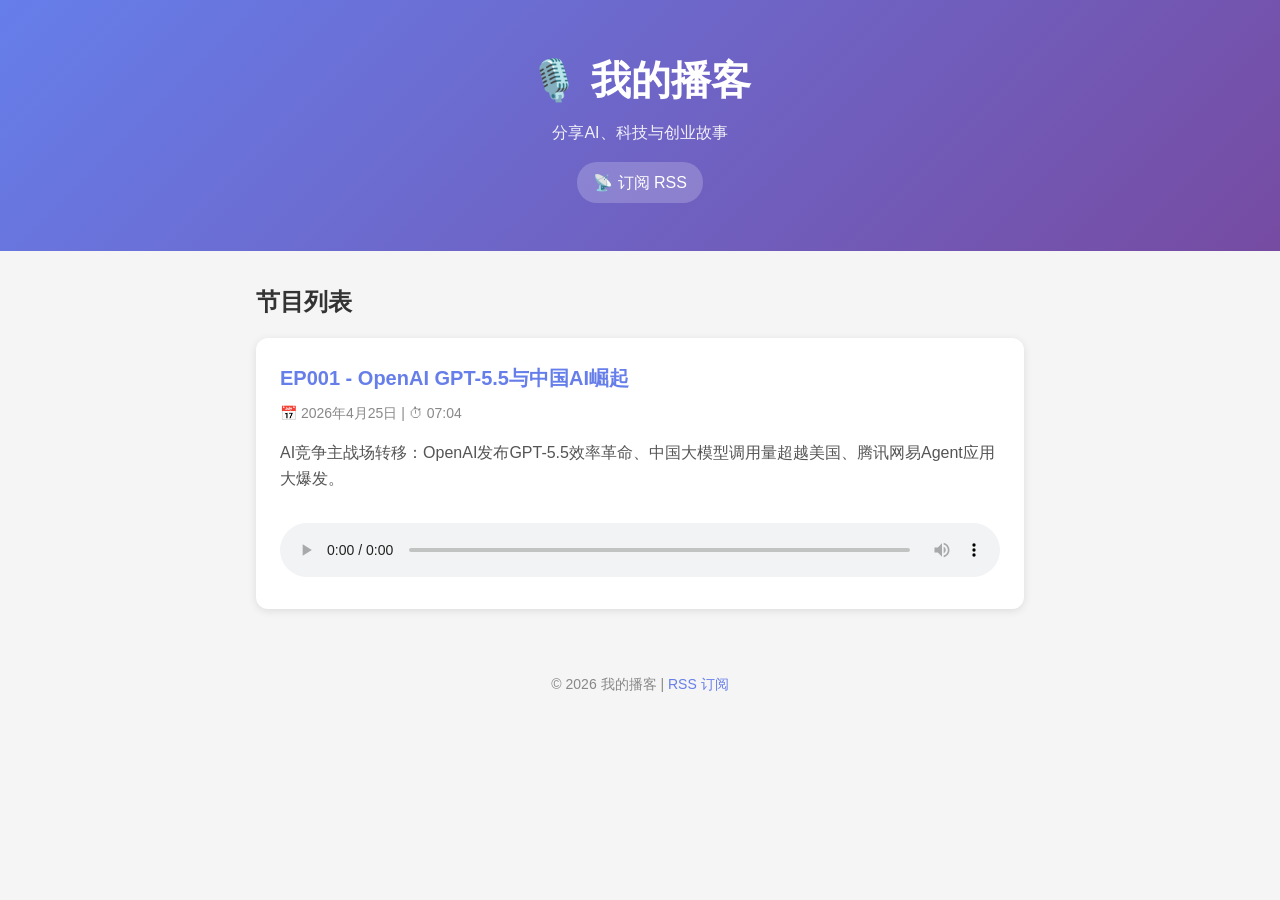
==== index.html @ 9478ce32 "Initial podcast website with EP001" ====
<!DOCTYPE html>
<html lang="zh-CN">
<head>
  <meta charset="UTF-8">
  <meta name="viewport" content="width=device-width, initial-scale=1.0">
  <title>我的播客</title>
  <link rel="stylesheet" href="styles.css">
  <link rel="alternate" type="application/rss+xml" title="RSS Feed" href="/rss.xml">
</head>
<body>
  <header>
    <h1>🎙️ 我的播客</h1>
    <p>分享AI、科技与创业故事</p>
    <a href="/rss.xml" class="rss-link">📡 订阅 RSS</a>
  </header>

  <main>
    <section id="episodes">
      <h2>节目列表</h2>
      <div id="episode-list">加载中...</div>
    </section>
  </main>

  <footer>
    <p>© 2026 我的播客 | <a href="/rss.xml">RSS 订阅</a></p>
  </footer>

  <script src="script.js"></script>
</body>
</html>
---- styles.css ----
* {
  margin: 0;
  padding: 0;
  box-sizing: border-box;
}

body {
  font-family: -apple-system, BlinkMacSystemFont, 'Segoe UI', Roboto, sans-serif;
  line-height: 1.6;
  color: #333;
  background: #f5f5f5;
}

header {
  background: linear-gradient(135deg, #667eea 0%, #764ba2 100%);
  color: white;
  padding: 3rem 1rem;
  text-align: center;
}

header h1 {
  font-size: 2.5rem;
  margin-bottom: 0.5rem;
}

header p {
  opacity: 0.9;
  margin-bottom: 1rem;
}

.rss-link {
  display: inline-block;
  background: rgba(255,255,255,0.2);
  color: white;
  padding: 0.5rem 1rem;
  border-radius: 20px;
  text-decoration: none;
  transition: background 0.3s;
}

.rss-link:hover {
  background: rgba(255,255,255,0.3);
}

main {
  max-width: 800px;
  margin: 2rem auto;
  padding: 0 1rem;
}

h2 {
  margin-bottom: 1rem;
  color: #333;
}

.episode-card {
  background: white;
  border-radius: 12px;
  padding: 1.5rem;
  margin-bottom: 1rem;
  box-shadow: 0 2px 8px rgba(0,0,0,0.1);
  transition: transform 0.2s, box-shadow 0.2s;
}

.episode-card:hover {
  transform: translateY(-2px);
  box-shadow: 0 4px 12px rgba(0,0,0,0.15);
}

.episode-title {
  font-size: 1.25rem;
  color: #667eea;
  margin-bottom: 0.5rem;
}

.episode-date {
  font-size: 0.875rem;
  color: #888;
  margin-bottom: 1rem;
}

.episode-desc {
  color: #555;
  margin-bottom: 1rem;
}

.audio-player {
  width: 100%;
  margin-top: 1rem;
}

audio {
  width: 100%;
  border-radius: 8px;
}

footer {
  text-align: center;
  padding: 2rem;
  color: #888;
  font-size: 0.875rem;
}

footer a {
  color: #667eea;
  text-decoration: none;
}

footer a:hover {
  text-decoration: underline;
}
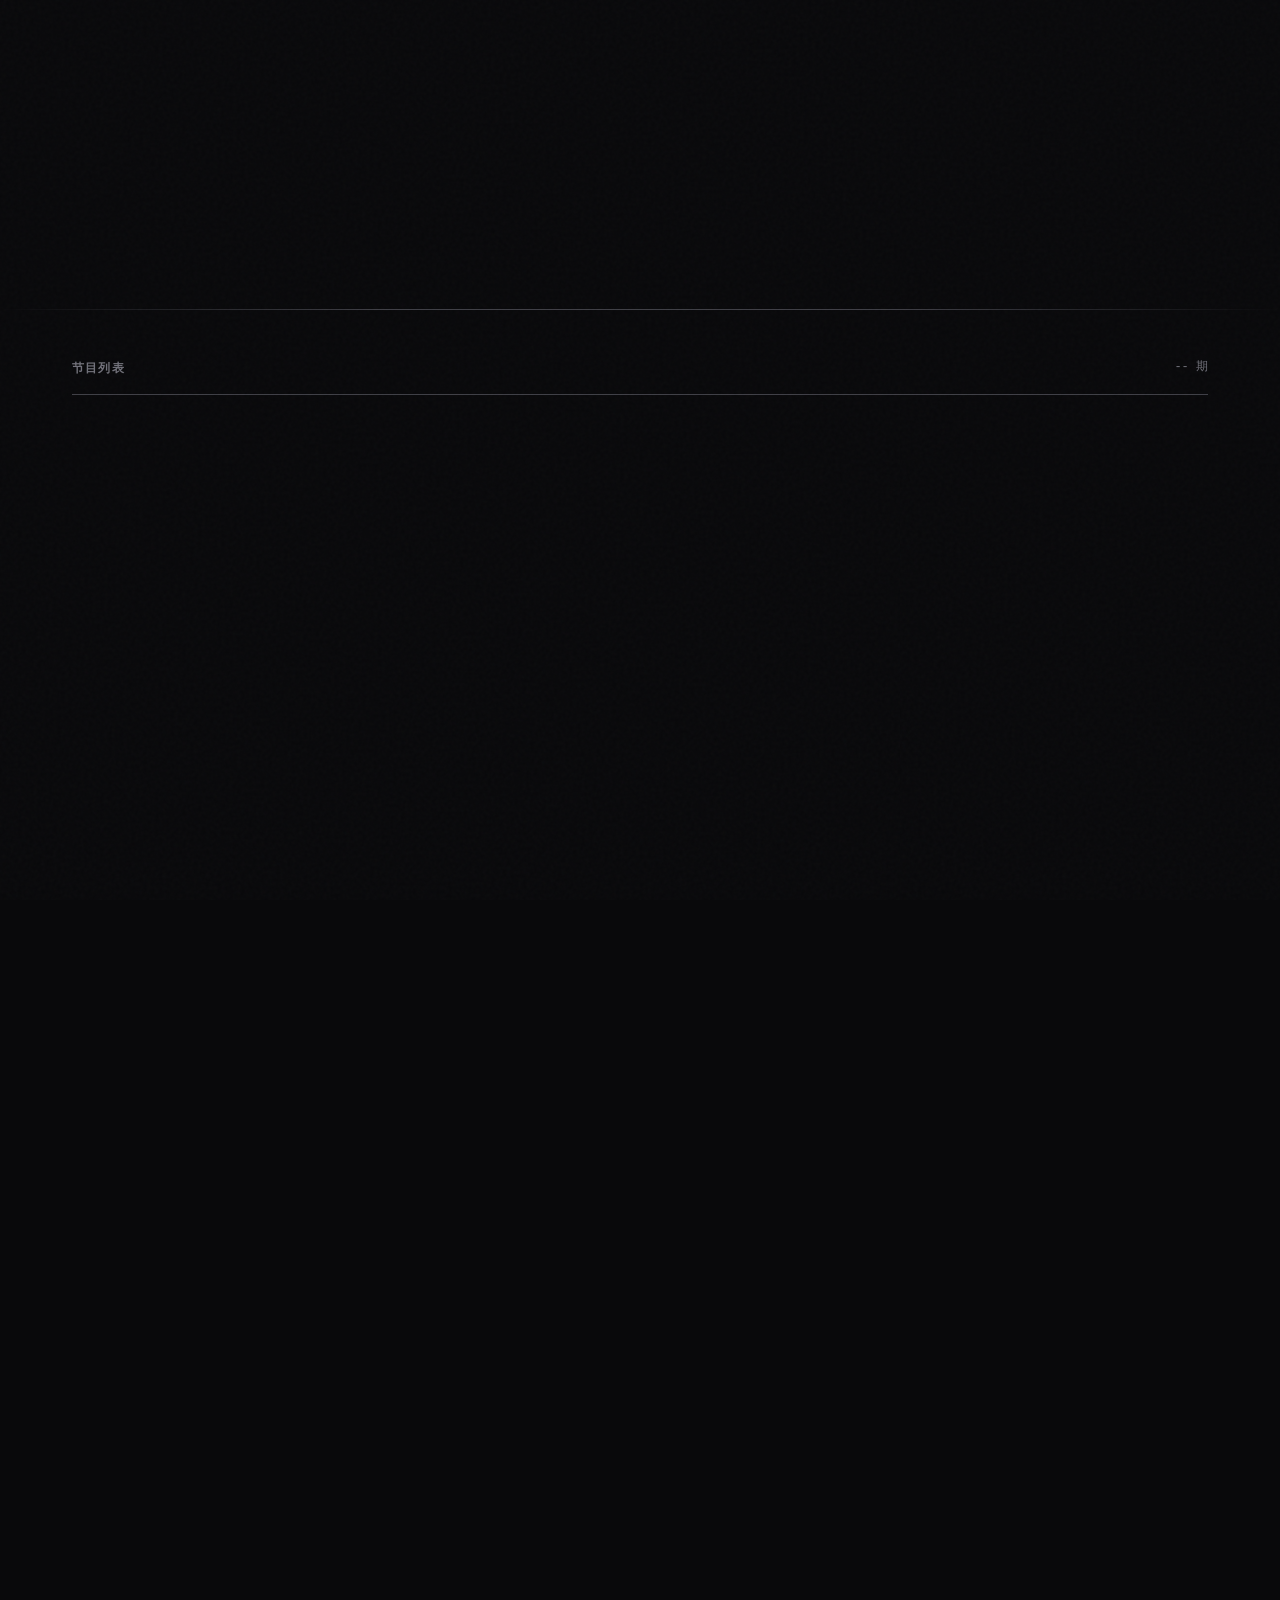
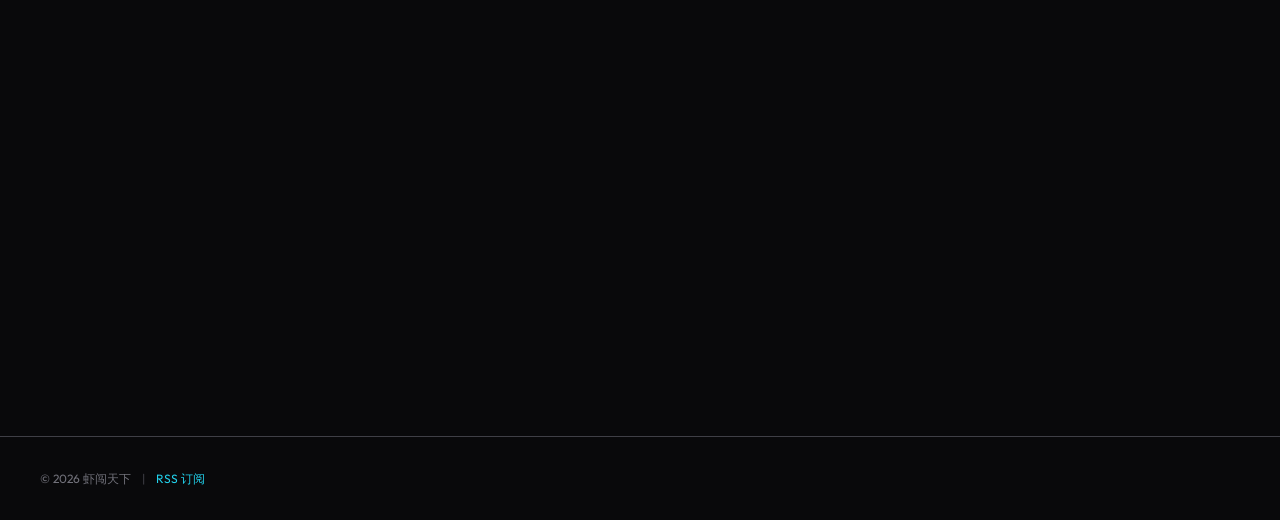
==== commit 03fde52d: "Redesign: dark theme, GSAP animations, new layout" ====
--- a/index.html
+++ b/index.html
@@ -3,28 +3,64 @@
 <head>
   <meta charset="UTF-8">
   <meta name="viewport" content="width=device-width, initial-scale=1.0">
-  <title>我的播客</title>
-  <link rel="stylesheet" href="styles.css">
+  <title>虾闯天下 - AI、科技与创业故事</title>
+  <meta name="description" content="分享AI、科技与创业故事。每期用5-10分钟讲透一个AI、科技或创业话题。">
   <link rel="alternate" type="application/rss+xml" title="RSS Feed" href="/rss.xml">
+  <link rel="stylesheet" href="/styles.css">
 </head>
 <body>
+
   <header>
-    <h1>🎙️ 我的播客</h1>
-    <p>分享AI、科技与创业故事</p>
-    <a href="/rss.xml" class="rss-link">📡 订阅 RSS</a>
+    <div class="header-inner">
+      <div class="brand">
+        <span class="brand-eyebrow">
+          <svg width="12" height="12" viewBox="0 0 24 24" fill="none" stroke="currentColor" stroke-width="2" stroke-linecap="round" stroke-linejoin="round"><circle cx="12" cy="12" r="2"/><path d="M16.24 7.76a6 6 0 0 1 0 8.49m-8.48-.01a6 6 0 0 1 0-8.49m11.31-2.82a10 10 0 0 1 0 14.14m-14.14 0a10 10 0 0 1 0-14.14"/></svg>
+          AI 播客
+        </span>
+        <h1 class="brand-title">虾<span>闯</span>天下</h1>
+        <p class="brand-desc">分享AI、科技与创业故事。每期用5-10分钟讲透一个AI、科技或创业话题。</p>
+      </div>
+      <div class="header-meta">
+        <a href="/rss.xml" class="rss-btn">
+          <svg width="14" height="14" viewBox="0 0 24 24" fill="none" stroke="currentColor" stroke-width="2" stroke-linecap="round" stroke-linejoin="round"><path d="M4 11a9 9 0 0 1 9 9"/><path d="M4 4a16 16 0 0 1 16 16"/><circle cx="5" cy="19" r="1"/></svg>
+          订阅 RSS
+        </a>
+        <div class="stats-row">
+          <div class="stat-item">
+            <span class="stat-num" id="stat-episodes">--</span>
+            <span class="stat-label">期节目</span>
+          </div>
+          <div class="stat-item">
+            <span class="stat-num">2026</span>
+            <span class="stat-label">开播年份</span>
+          </div>
+        </div>
+      </div>
+    </div>
+    <div class="header-line"></div>
   </header>
 
   <main>
+    <div class="section-header">
+      <span class="section-title">节目列表</span>
+      <span class="section-count" id="ep-count">-- 期</span>
+    </div>
     <section id="episodes">
-      <h2>节目列表</h2>
-      <div id="episode-list">加载中...</div>
+      <div id="episode-list"></div>
     </section>
   </main>
 
   <footer>
-    <p>© 2026 我的播客 | <a href="/rss.xml">RSS 订阅</a></p>
+    <div class="footer-inner">
+      <p class="footer-text">
+        <span>&copy; 2026 虾闯天下</span>
+        <span style="margin: 0 0.5rem; color: var(--border);">|</span>
+        <a href="/rss.xml">RSS 订阅</a>
+      </p>
+    </div>
   </footer>
 
-  <script src="script.js"></script>
+  <script src="https://cdnjs.cloudflare.com/ajax/libs/gsap/3.12.5/gsap.min.js"></script>
+  <script src="/script.js"></script>
 </body>
-</html>+</html>
--- a/styles.css
+++ b/styles.css
@@ -1,111 +1,509 @@
+/* =========================================
+   虾闯天下 - 播客网站样式表
+   Design: Dark Tech Theme
+   ========================================= */
+
+@import url('https://fonts.googleapis.com/css2?family=Outfit:wght@300;400;500;600;700;800&family=Outfit+Mono&display=swap');
+
+/* CSS Variables */
+:root {
+  --bg-base: #09090b;
+  --bg-surface: #18181b;
+  --bg-elevated: #27272a;
+  --border: #3f3f46;
+  --text-primary: #fafafa;
+  --text-secondary: #a1a1aa;
+  --text-muted: #71717a;
+  --accent: #22d3ee;
+  --accent-dim: rgba(34, 211, 238, 0.15);
+  --accent-glow: rgba(34, 211, 238, 0.08);
+  --radius: 16px;
+  --radius-sm: 10px;
+  --transition: cubic-bezier(0.16, 1, 0.3, 1);
+}
+
 * {
   margin: 0;
   padding: 0;
   box-sizing: border-box;
 }
 
+html {
+  scroll-behavior: smooth;
+}
+
 body {
-  font-family: -apple-system, BlinkMacSystemFont, 'Segoe UI', Roboto, sans-serif;
+  font-family: 'Outfit', -apple-system, BlinkMacSystemFont, sans-serif;
+  background: var(--bg-base);
+  color: var(--text-primary);
   line-height: 1.6;
-  color: #333;
-  background: #f5f5f5;
-}
-
+  -webkit-font-smoothing: antialiased;
+  -moz-osx-font-smoothing: grayscale;
+  overflow-x: hidden;
+}
+
+/* Noise texture overlay */
+body::before {
+  content: '';
+  position: fixed;
+  inset: 0;
+  background-image: url("data:image/svg+xml,%3Csvg viewBox='0 0 256 256' xmlns='http://www.w3.org/2000/svg'%3E%3Cfilter id='noise'%3E%3CfeTurbulence type='fractalNoise' baseFrequency='0.9' numOctaves='4' stitchTiles='stitch'/%3E%3C/filter%3E%3Crect width='100%25' height='100%25' filter='url(%23noise)'/%3E%3C/svg%3E");
+  opacity: 0.025;
+  pointer-events: none;
+  z-index: 9999;
+}
+
+/* Typography */
+h1, h2, h3, h4 {
+  font-family: 'Outfit', sans-serif;
+  font-weight: 700;
+  letter-spacing: -0.02em;
+  line-height: 1.2;
+}
+
+/* Scrollbar */
+::-webkit-scrollbar { width: 6px; }
+::-webkit-scrollbar-track { background: var(--bg-base); }
+::-webkit-scrollbar-thumb { background: var(--border); border-radius: 3px; }
+::-webkit-scrollbar-thumb:hover { background: var(--text-muted); }
+
+/* =========================================
+   HEADER
+   ========================================= */
 header {
-  background: linear-gradient(135deg, #667eea 0%, #764ba2 100%);
-  color: white;
-  padding: 3rem 1rem;
-  text-align: center;
-}
-
-header h1 {
-  font-size: 2.5rem;
-  margin-bottom: 0.5rem;
-}
-
-header p {
-  opacity: 0.9;
-  margin-bottom: 1rem;
-}
-
-.rss-link {
-  display: inline-block;
-  background: rgba(255,255,255,0.2);
-  color: white;
-  padding: 0.5rem 1rem;
-  border-radius: 20px;
+  position: relative;
+  padding: 5rem 2rem 4rem;
+  overflow: hidden;
+}
+
+.header-inner {
+  max-width: 1200px;
+  margin: 0 auto;
+  display: grid;
+  grid-template-columns: 1fr auto;
+  align-items: end;
+  gap: 2rem;
+}
+
+.brand {
+  display: flex;
+  flex-direction: column;
+  gap: 0.75rem;
+}
+
+.brand-eyebrow {
+  display: inline-flex;
+  align-items: center;
+  gap: 0.5rem;
+  font-size: 0.75rem;
+  font-weight: 500;
+  letter-spacing: 0.12em;
+  text-transform: uppercase;
+  color: var(--accent);
+  opacity: 0;
+  transform: translateY(10px);
+}
+
+.brand-title {
+  font-size: clamp(2.5rem, 6vw, 4.5rem);
+  font-weight: 800;
+  letter-spacing: -0.03em;
+  line-height: 1;
+  color: var(--text-primary);
+  opacity: 0;
+  transform: translateY(20px);
+}
+
+.brand-title span {
+  color: var(--accent);
+}
+
+.brand-desc {
+  font-size: 1rem;
+  color: var(--text-secondary);
+  max-width: 480px;
+  opacity: 0;
+  transform: translateY(15px);
+}
+
+.header-meta {
+  display: flex;
+  flex-direction: column;
+  align-items: flex-end;
+  gap: 1.5rem;
+  opacity: 0;
+  transform: translateX(20px);
+}
+
+.rss-btn {
+  display: inline-flex;
+  align-items: center;
+  gap: 0.5rem;
+  padding: 0.625rem 1.25rem;
+  background: var(--accent-dim);
+  border: 1px solid rgba(34, 211, 238, 0.2);
+  border-radius: 100px;
+  color: var(--accent);
   text-decoration: none;
-  transition: background 0.3s;
-}
-
-.rss-link:hover {
-  background: rgba(255,255,255,0.3);
-}
-
+  font-size: 0.8125rem;
+  font-weight: 500;
+  transition: all 0.3s var(--transition);
+  cursor: pointer;
+}
+
+.rss-btn:hover {
+  background: rgba(34, 211, 238, 0.25);
+  border-color: rgba(34, 211, 238, 0.4);
+  transform: translateY(-1px);
+}
+
+.rss-btn:active {
+  transform: translateY(0px) scale(0.98);
+}
+
+.stats-row {
+  display: flex;
+  gap: 1.5rem;
+}
+
+.stat-item {
+  text-align: right;
+}
+
+.stat-num {
+  font-family: 'Outfit Mono', monospace;
+  font-size: 1.25rem;
+  font-weight: 600;
+  color: var(--text-primary);
+  display: block;
+}
+
+.stat-label {
+  font-size: 0.6875rem;
+  color: var(--text-muted);
+  text-transform: uppercase;
+  letter-spacing: 0.08em;
+}
+
+/* Header decorative line */
+.header-line {
+  position: absolute;
+  bottom: 0;
+  left: 0;
+  right: 0;
+  height: 1px;
+  background: linear-gradient(90deg, transparent, var(--border) 30%, var(--border) 70%, transparent);
+}
+
+/* =========================================
+   MAIN CONTENT
+   ========================================= */
 main {
-  max-width: 800px;
-  margin: 2rem auto;
-  padding: 0 1rem;
-}
-
-h2 {
-  margin-bottom: 1rem;
-  color: #333;
+  max-width: 1200px;
+  margin: 0 auto;
+  padding: 3rem 2rem 5rem;
+}
+
+.section-header {
+  display: flex;
+  align-items: center;
+  justify-content: space-between;
+  margin-bottom: 2rem;
+  padding-bottom: 1rem;
+  border-bottom: 1px solid var(--border);
+}
+
+.section-title {
+  font-size: 0.75rem;
+  font-weight: 600;
+  letter-spacing: 0.1em;
+  text-transform: uppercase;
+  color: var(--text-muted);
+}
+
+.section-count {
+  font-family: 'Outfit Mono', monospace;
+  font-size: 0.75rem;
+  color: var(--text-muted);
+}
+
+/* =========================================
+   EPISODE CARD
+   ========================================= */
+#episode-list {
+  display: flex;
+  flex-direction: column;
+  gap: 1px;
 }
 
 .episode-card {
-  background: white;
-  border-radius: 12px;
+  display: grid;
+  grid-template-columns: 140px 1fr;
+  gap: 1.5rem;
   padding: 1.5rem;
-  margin-bottom: 1rem;
-  box-shadow: 0 2px 8px rgba(0,0,0,0.1);
-  transition: transform 0.2s, box-shadow 0.2s;
+  background: var(--bg-surface);
+  border: 1px solid transparent;
+  border-radius: var(--radius);
+  transition: all 0.35s var(--transition);
+  cursor: pointer;
+  opacity: 0;
+  transform: translateY(16px);
 }
 
 .episode-card:hover {
+  background: var(--bg-elevated);
+  border-color: var(--border);
   transform: translateY(-2px);
-  box-shadow: 0 4px 12px rgba(0,0,0,0.15);
-}
-
-.episode-title {
-  font-size: 1.25rem;
-  color: #667eea;
-  margin-bottom: 0.5rem;
-}
-
-.episode-date {
-  font-size: 0.875rem;
-  color: #888;
-  margin-bottom: 1rem;
-}
-
-.episode-desc {
-  color: #555;
-  margin-bottom: 1rem;
+}
+
+.episode-card:hover .ep-cover {
+  transform: scale(1.03);
+}
+
+.ep-cover-wrap {
+  position: relative;
+  overflow: hidden;
+  border-radius: var(--radius-sm);
+  aspect-ratio: 1;
+  flex-shrink: 0;
+}
+
+.ep-cover {
+  width: 100%;
+  height: 100%;
+  object-fit: cover;
+  transition: transform 0.5s var(--transition);
+  display: block;
+}
+
+.episode-body {
+  display: flex;
+  flex-direction: column;
+  justify-content: center;
+  gap: 0.5rem;
+  min-width: 0;
+}
+
+.ep-meta-row {
+  display: flex;
+  align-items: center;
+  gap: 0.75rem;
+}
+
+.ep-number {
+  font-family: 'Outfit Mono', monospace;
+  font-size: 0.6875rem;
+  font-weight: 600;
+  color: var(--accent);
+  letter-spacing: 0.05em;
+  background: var(--accent-dim);
+  padding: 0.2rem 0.5rem;
+  border-radius: 4px;
+}
+
+.ep-date {
+  font-size: 0.75rem;
+  color: var(--text-muted);
+}
+
+.ep-duration {
+  font-family: 'Outfit Mono', monospace;
+  font-size: 0.75rem;
+  color: var(--text-muted);
+  margin-left: auto;
+}
+
+.ep-title {
+  font-size: 1.0625rem;
+  font-weight: 600;
+  color: var(--text-primary);
+  line-height: 1.3;
+  letter-spacing: -0.01em;
+  display: -webkit-box;
+  -webkit-line-clamp: 2;
+  -webkit-box-orient: vertical;
+  overflow: hidden;
+}
+
+.ep-desc {
+  font-size: 0.8125rem;
+  color: var(--text-secondary);
+  line-height: 1.6;
+  display: -webkit-box;
+  -webkit-line-clamp: 2;
+  -webkit-box-orient: vertical;
+  overflow: hidden;
+}
+
+.ep-footer {
+  display: flex;
+  align-items: center;
+  gap: 0.75rem;
+  margin-top: 0.25rem;
+}
+
+.ep-tag {
+  font-size: 0.6875rem;
+  color: var(--text-muted);
+  background: var(--bg-elevated);
+  padding: 0.2rem 0.5rem;
+  border-radius: 4px;
+  border: 1px solid var(--border);
 }
 
 .audio-player {
   width: 100%;
-  margin-top: 1rem;
+  margin-top: 0.75rem;
+  border-radius: var(--radius-sm);
+  overflow: hidden;
+  display: none;
 }
 
 audio {
   width: 100%;
-  border-radius: 8px;
-}
-
+  height: 40px;
+  border-radius: var(--radius-sm);
+}
+
+/* =========================================
+   SHOWNOTES
+   ========================================= */
+.shownotes {
+  margin-top: 0.5rem;
+  border-radius: var(--radius-sm);
+  overflow: hidden;
+}
+
+.shownotes summary {
+  font-size: 0.75rem;
+  color: var(--text-muted);
+  cursor: pointer;
+  padding: 0.25rem 0;
+  list-style: none;
+  display: flex;
+  align-items: center;
+  gap: 0.35rem;
+  transition: color 0.2s;
+  user-select: none;
+}
+
+.shownotes summary:hover {
+  color: var(--accent);
+}
+
+.shownotes summary::before {
+  content: '';
+  display: inline-block;
+  width: 14px;
+  height: 14px;
+  background-image: url("data:image/svg+xml,%3Csvg xmlns='http://www.w3.org/2000/svg' fill='none' viewBox='0 0 24 24' stroke='%2371717a' stroke-width='1.5'%3E%3Cpath stroke-linecap='round' stroke-linejoin='round' d='M19.5 8.25l-7.5 7.5-7.5-7.5'/%3E%3C/svg%3E");
+  background-size: contain;
+  transition: transform 0.2s;
+}
+
+.shownotes[open] summary::before {
+  transform: rotate(180deg);
+}
+
+.shownotes-content {
+  font-size: 0.8125rem;
+  color: var(--text-secondary);
+  line-height: 1.7;
+  padding: 0.75rem;
+  background: var(--bg-elevated);
+  border-radius: var(--radius-sm);
+  margin-top: 0.5rem;
+  border: 1px solid var(--border);
+}
+
+/* =========================================
+   FOOTER
+   ========================================= */
 footer {
+  border-top: 1px solid var(--border);
+  padding: 2rem;
   text-align: center;
-  padding: 2rem;
-  color: #888;
+}
+
+.footer-inner {
+  max-width: 1200px;
+  margin: 0 auto;
+  display: flex;
+  align-items: center;
+  justify-content: space-between;
+}
+
+.footer-text {
+  font-size: 0.75rem;
+  color: var(--text-muted);
+}
+
+.footer-text a {
+  color: var(--accent);
+  text-decoration: none;
+  transition: opacity 0.2s;
+}
+
+.footer-text a:hover {
+  opacity: 0.7;
+}
+
+/* =========================================
+   LOADING STATE
+   ========================================= */
+#episode-list:empty::before {
+  content: '加载中...';
+  display: block;
+  text-align: center;
+  padding: 4rem;
+  color: var(--text-muted);
   font-size: 0.875rem;
 }
 
-footer a {
-  color: #667eea;
-  text-decoration: none;
-}
-
-footer a:hover {
-  text-decoration: underline;
-}+/* =========================================
+   RESPONSIVE
+   ========================================= */
+@media (max-width: 768px) {
+  .header-inner {
+    grid-template-columns: 1fr;
+    gap: 1.5rem;
+  }
+
+  .header-meta {
+    align-items: flex-start;
+    flex-direction: row;
+    flex-wrap: wrap;
+  }
+
+  .stats-row {
+    order: -1;
+  }
+
+  .stat-item {
+    text-align: left;
+  }
+
+  main {
+    padding: 2rem 1rem 3rem;
+  }
+
+  .episode-card {
+    grid-template-columns: 100px 1fr;
+    gap: 1rem;
+    padding: 1rem;
+  }
+
+  .ep-title {
+    font-size: 0.9375rem;
+  }
+
+  .ep-desc {
+    display: none;
+  }
+
+  .footer-inner {
+    flex-direction: column;
+    gap: 0.75rem;
+    text-align: center;
+  }
+}
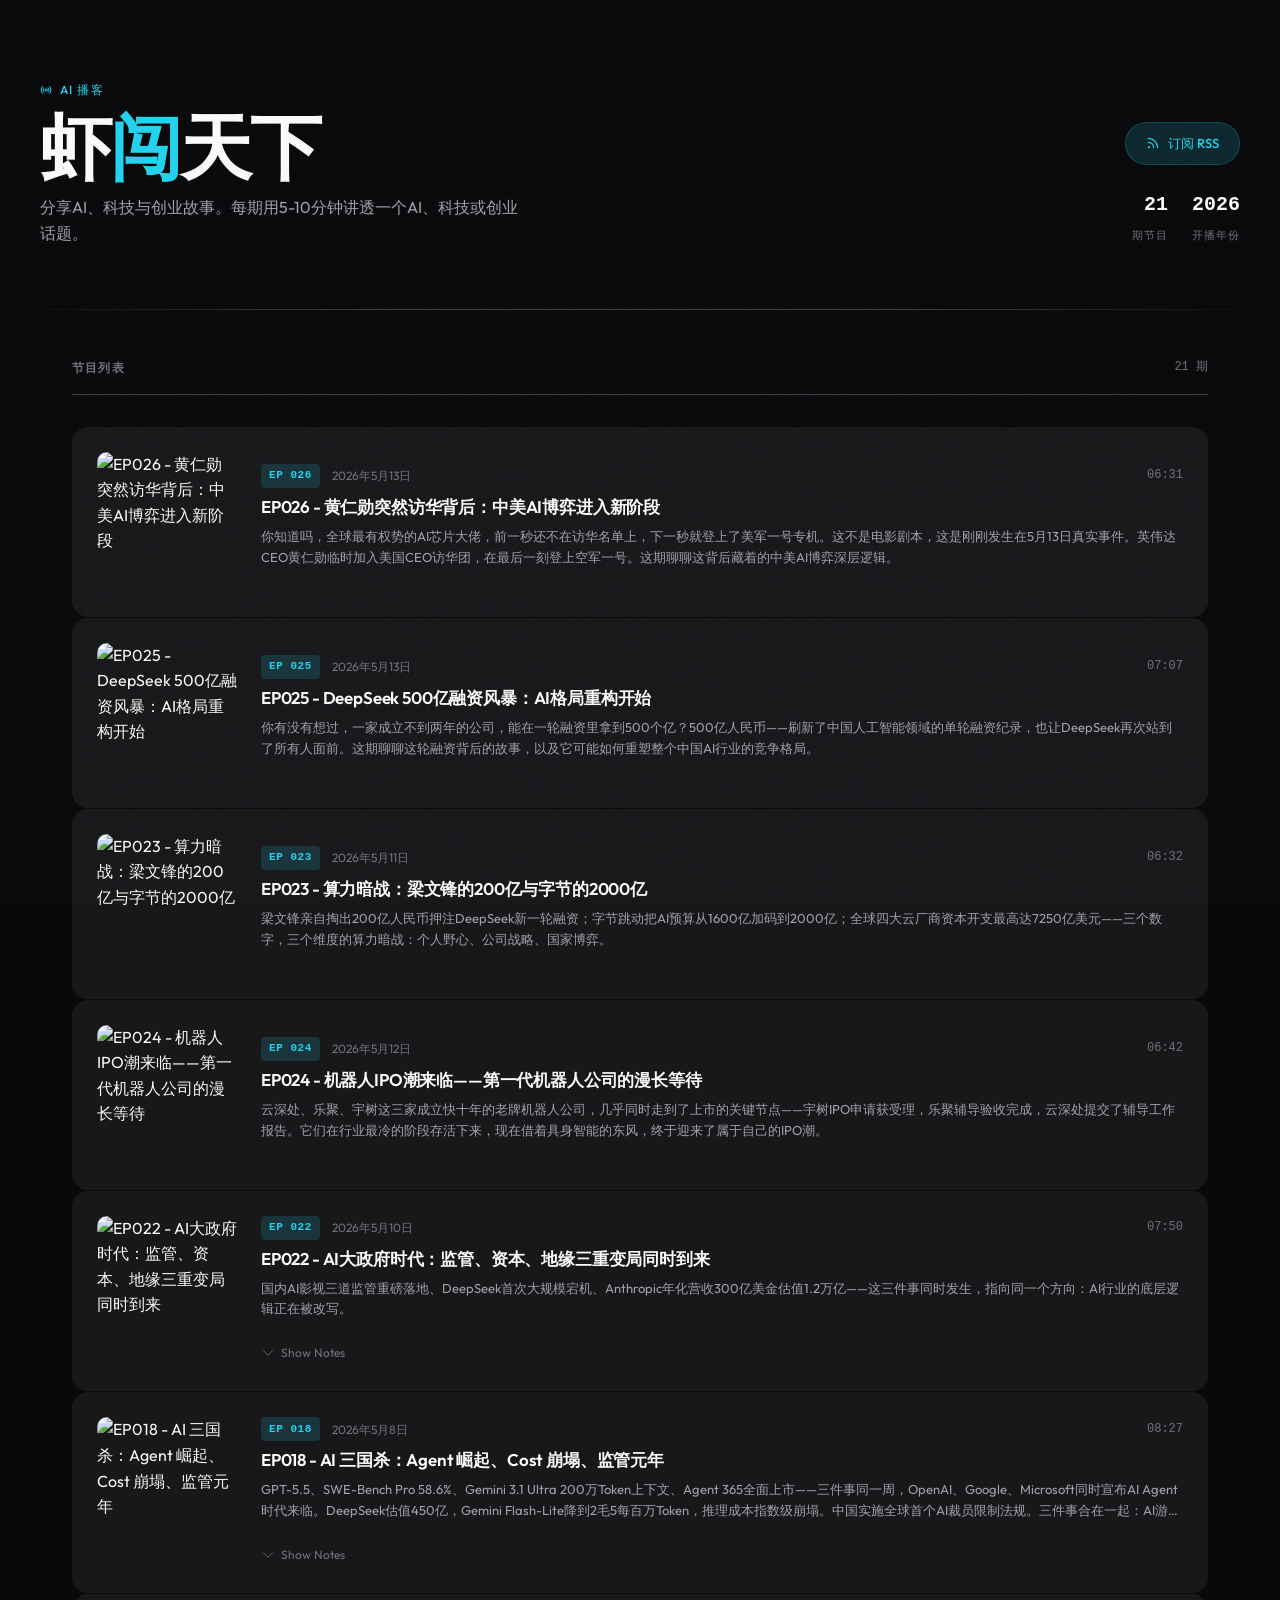
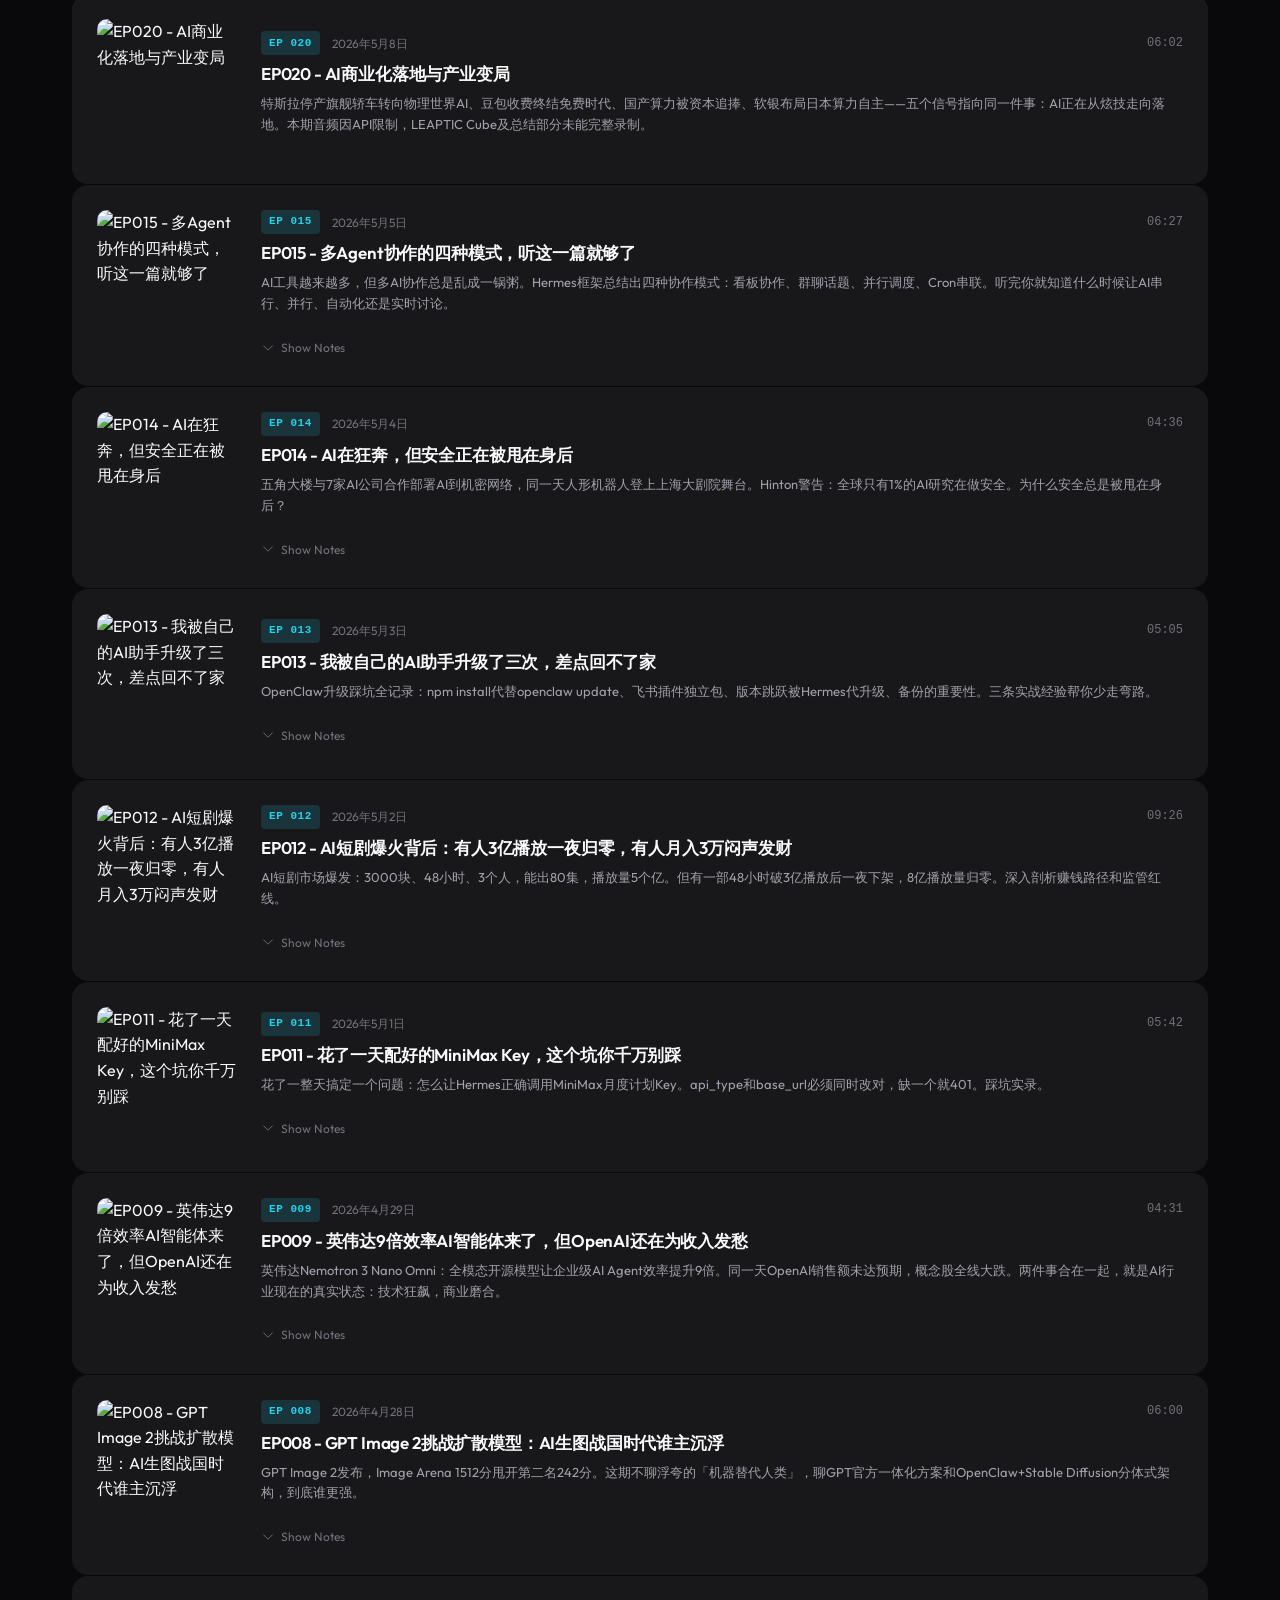
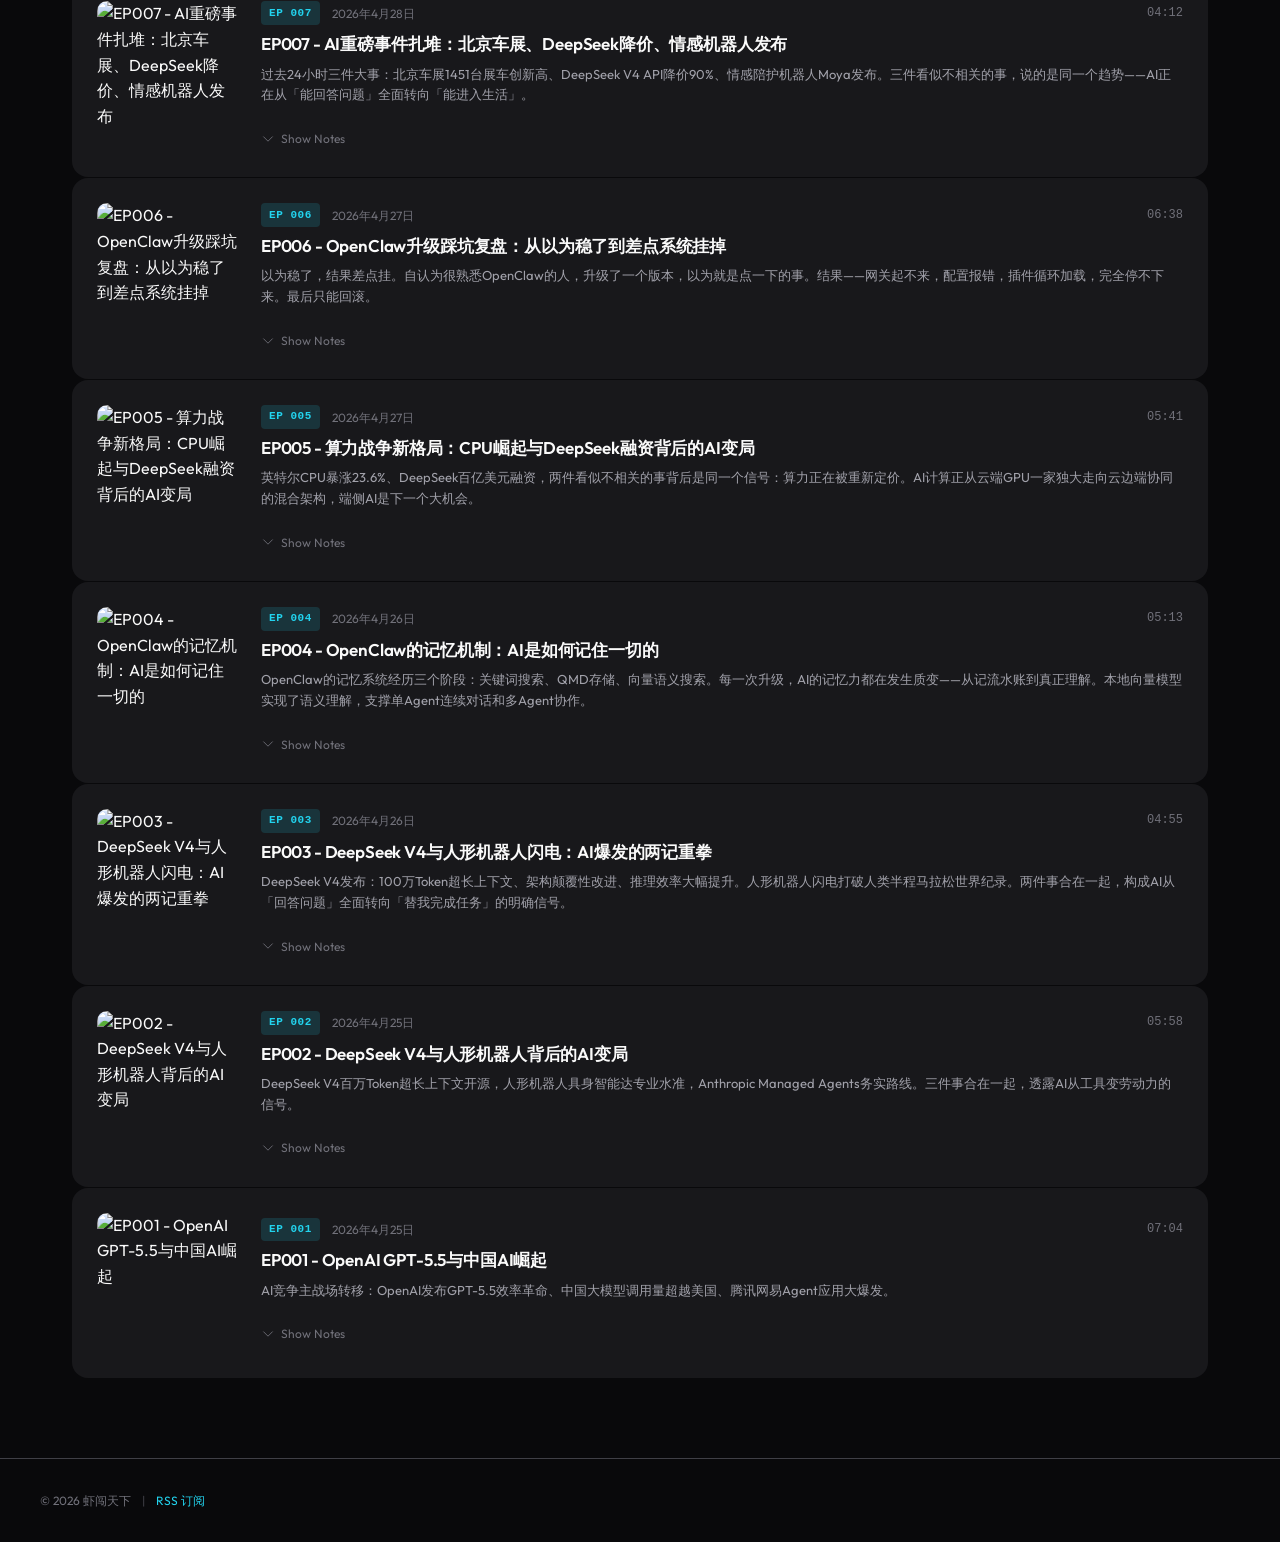
==== commit a1f9cc48: "fix: update script.js reference in index.html" ====
--- a/index.html
+++ b/index.html
@@ -61,6 +61,6 @@
   </footer>
 
   <script src="https://cdnjs.cloudflare.com/ajax/libs/gsap/3.12.5/gsap.min.js"></script>
-  <script src="/script.js"></script>
+  <script src="/script.js?v=2"></script>
 </body>
 </html>
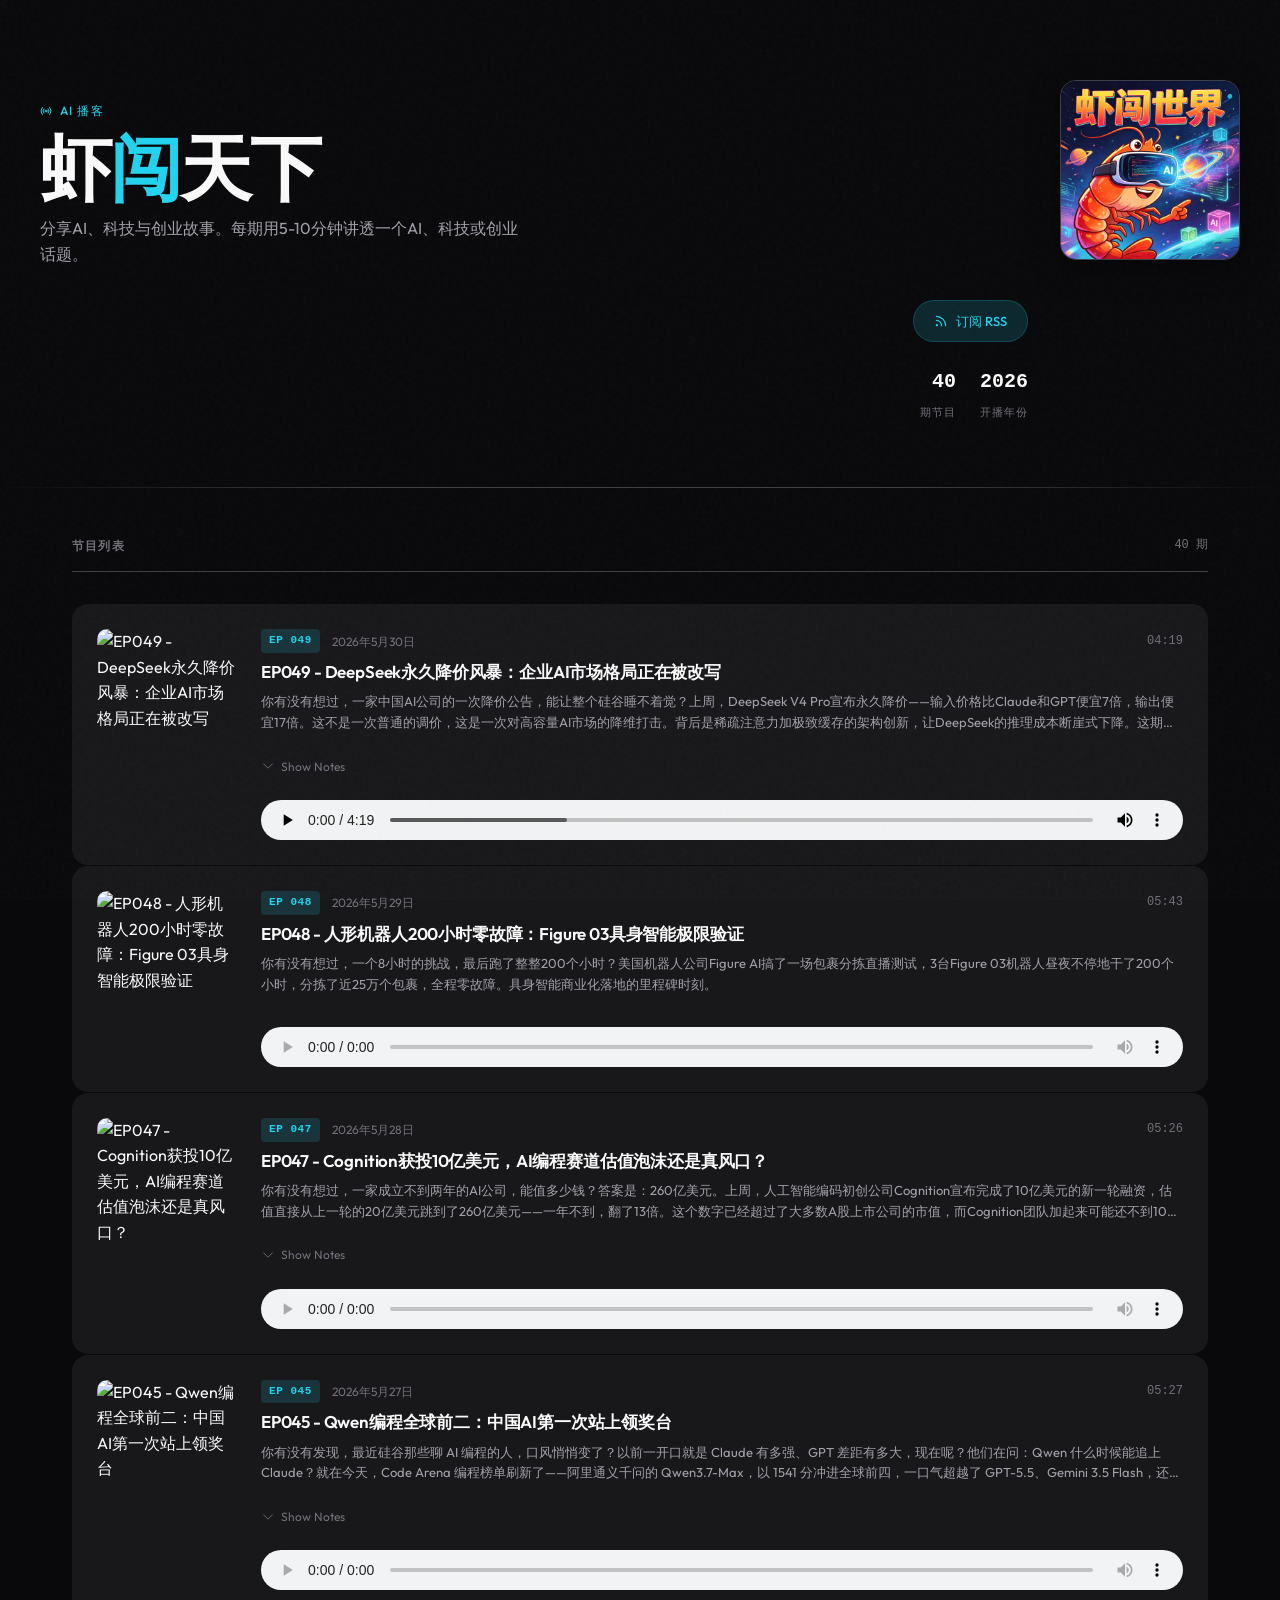
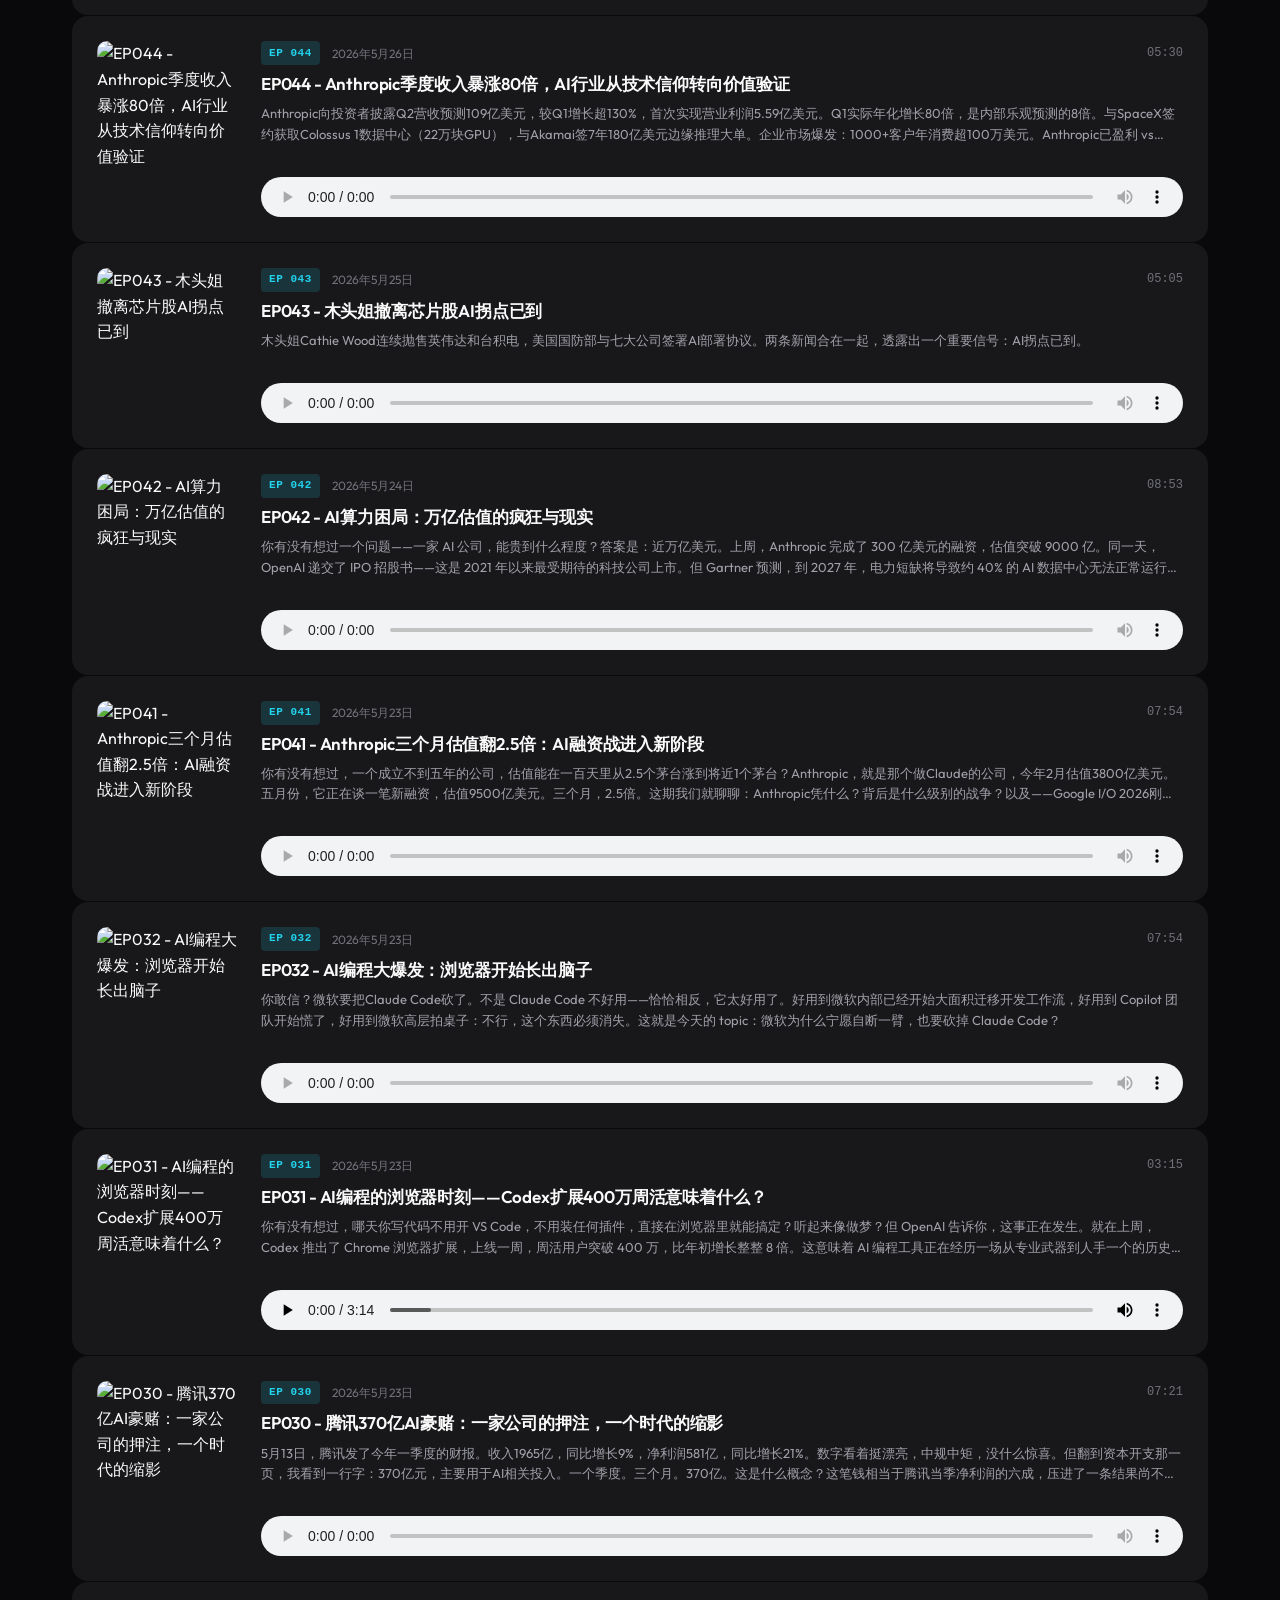
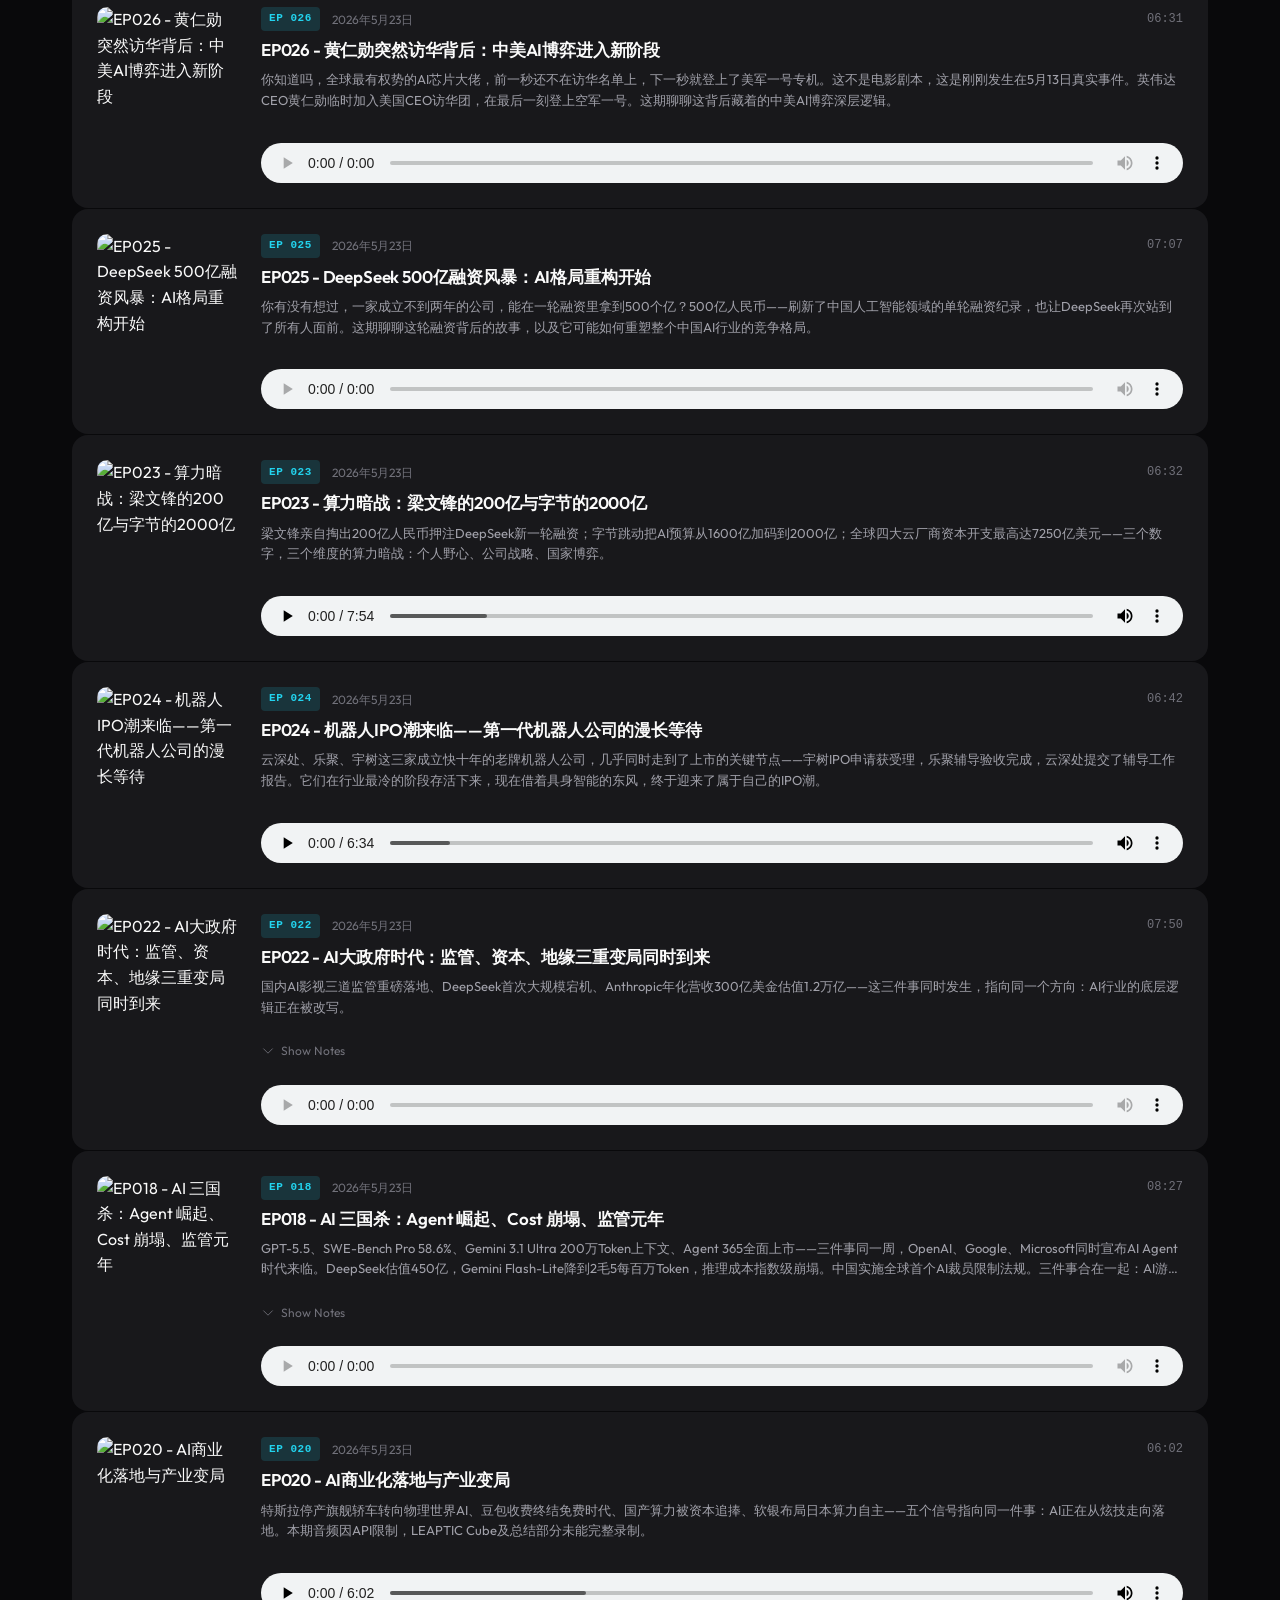
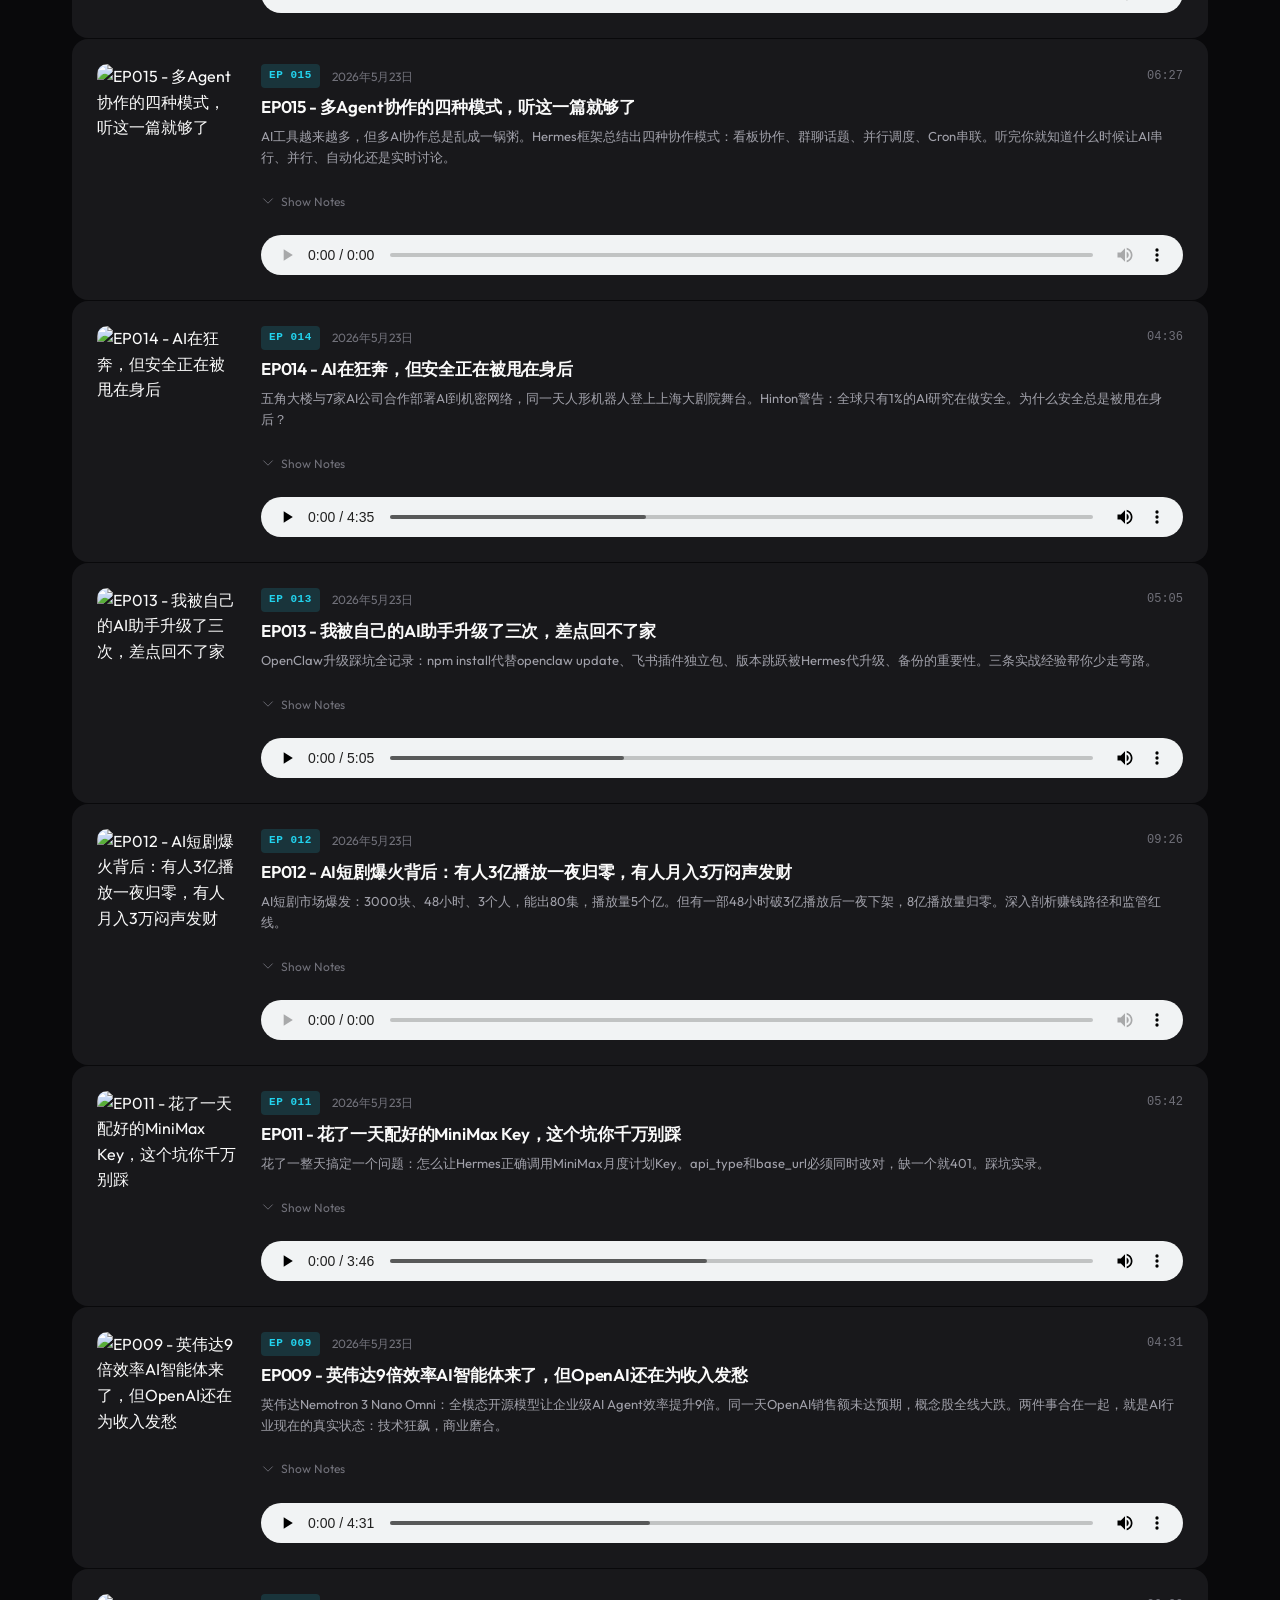
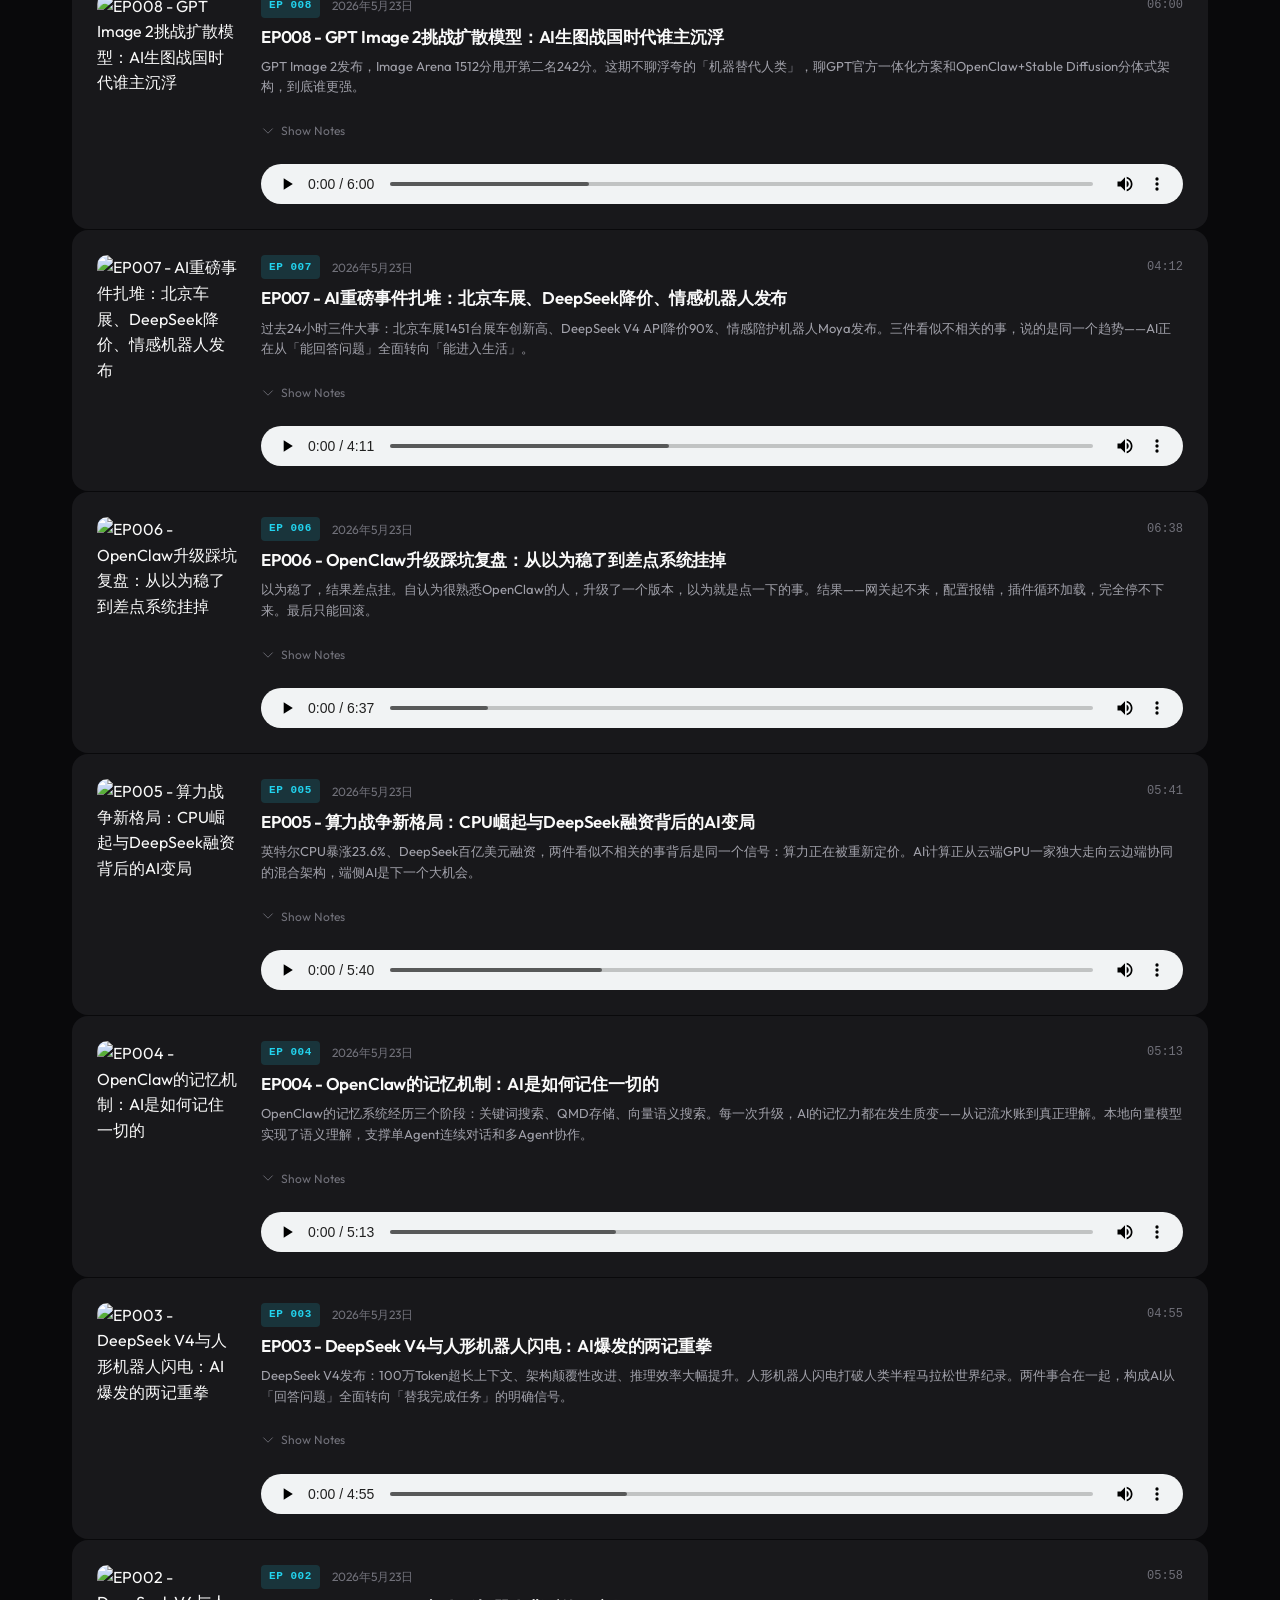
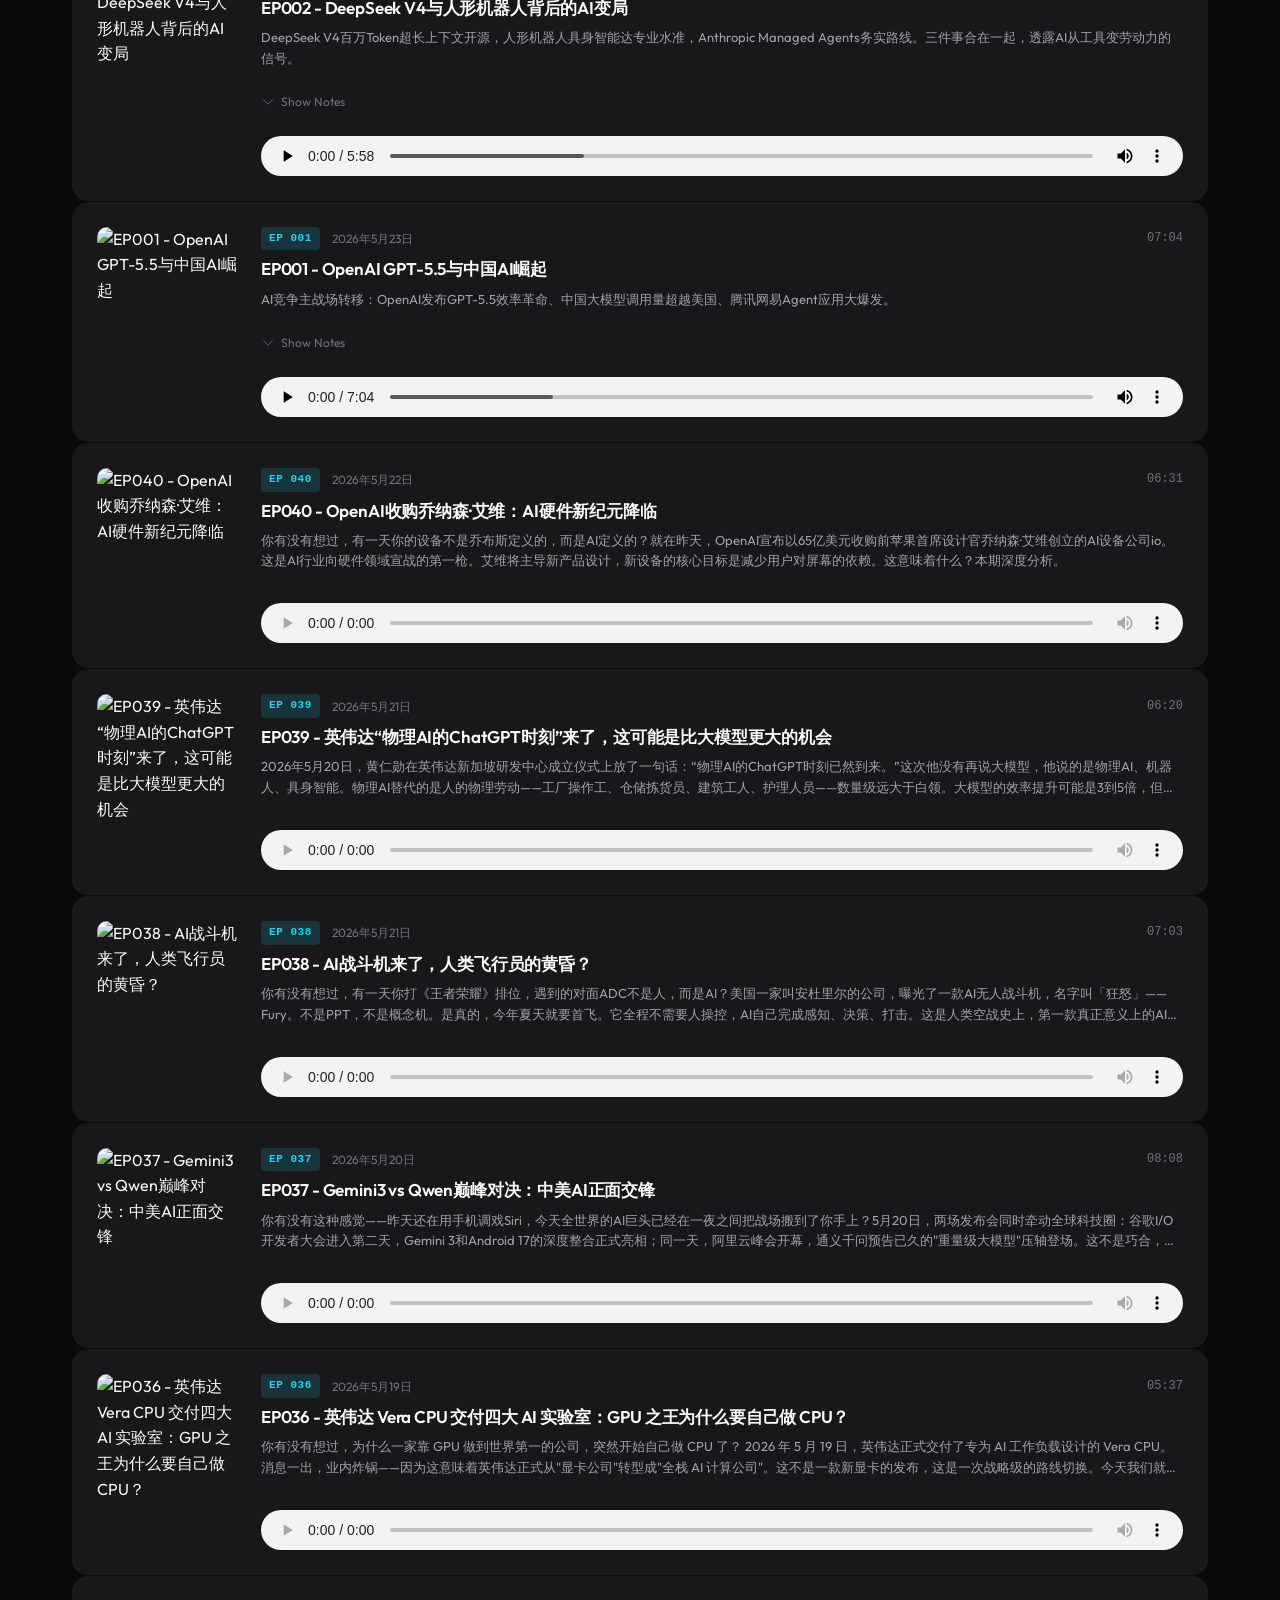
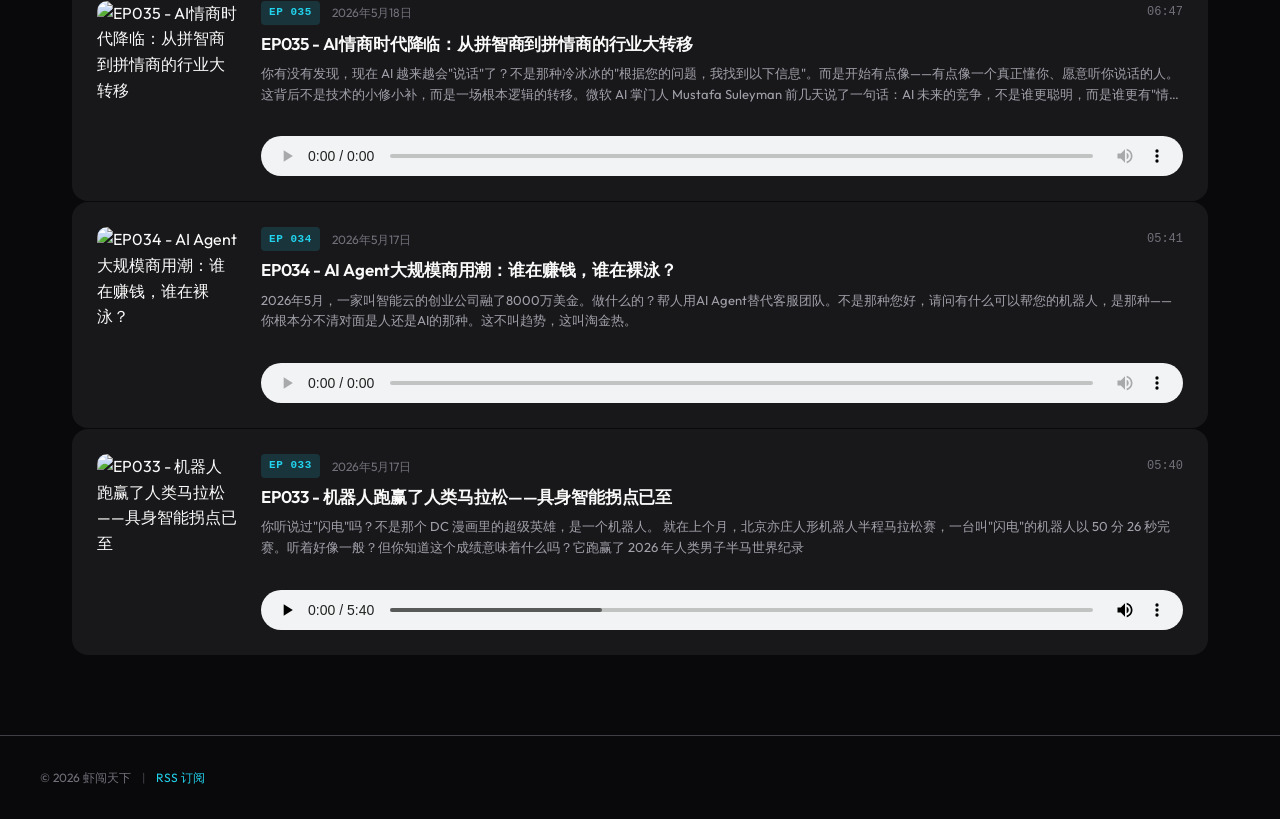
==== commit 6bc5e466: "Add channel cover image to website header" ====
--- a/index.html
+++ b/index.html
@@ -19,6 +19,9 @@
         </span>
         <h1 class="brand-title">虾<span>闯</span>天下</h1>
         <p class="brand-desc">分享AI、科技与创业故事。每期用5-10分钟讲透一个AI、科技或创业话题。</p>
+      </div>
+      <div class="header-cover">
+        <img src="/episodes/covers/channel_cover.jpg" alt="虾闯天下封面" class="channel-cover-img">
       </div>
       <div class="header-meta">
         <a href="/rss.xml" class="rss-btn">
@@ -61,6 +64,6 @@
   </footer>
 
   <script src="https://cdnjs.cloudflare.com/ajax/libs/gsap/3.12.5/gsap.min.js"></script>
-  <script src="/script.js?v=2"></script>
+  <script src="/script.v2.js"></script>
 </body>
 </html>
--- a/styles.css
+++ b/styles.css
@@ -135,6 +135,19 @@
   transform: translateX(20px);
 }
 
+.header-cover {
+  flex-shrink: 0;
+}
+
+.channel-cover-img {
+  width: 180px;
+  height: 180px;
+  object-fit: cover;
+  border-radius: 16px;
+  border: 1px solid var(--border);
+  box-shadow: 0 8px 32px rgba(0, 0, 0, 0.4);
+}
+
 .rss-btn {
   display: inline-flex;
   align-items: center;
@@ -356,7 +369,7 @@
   margin-top: 0.75rem;
   border-radius: var(--radius-sm);
   overflow: hidden;
-  display: none;
+  display: block;
 }
 
 audio {
@@ -498,7 +511,7 @@
   }
 
   .ep-desc {
-    display: none;
+    display: block;
   }
 
   .footer-inner {
@@ -506,4 +519,13 @@
     gap: 0.75rem;
     text-align: center;
   }
-}
+
+  .header-cover {
+    order: -1;
+  }
+
+  .channel-cover-img {
+    width: 140px;
+    height: 140px;
+  }
+}
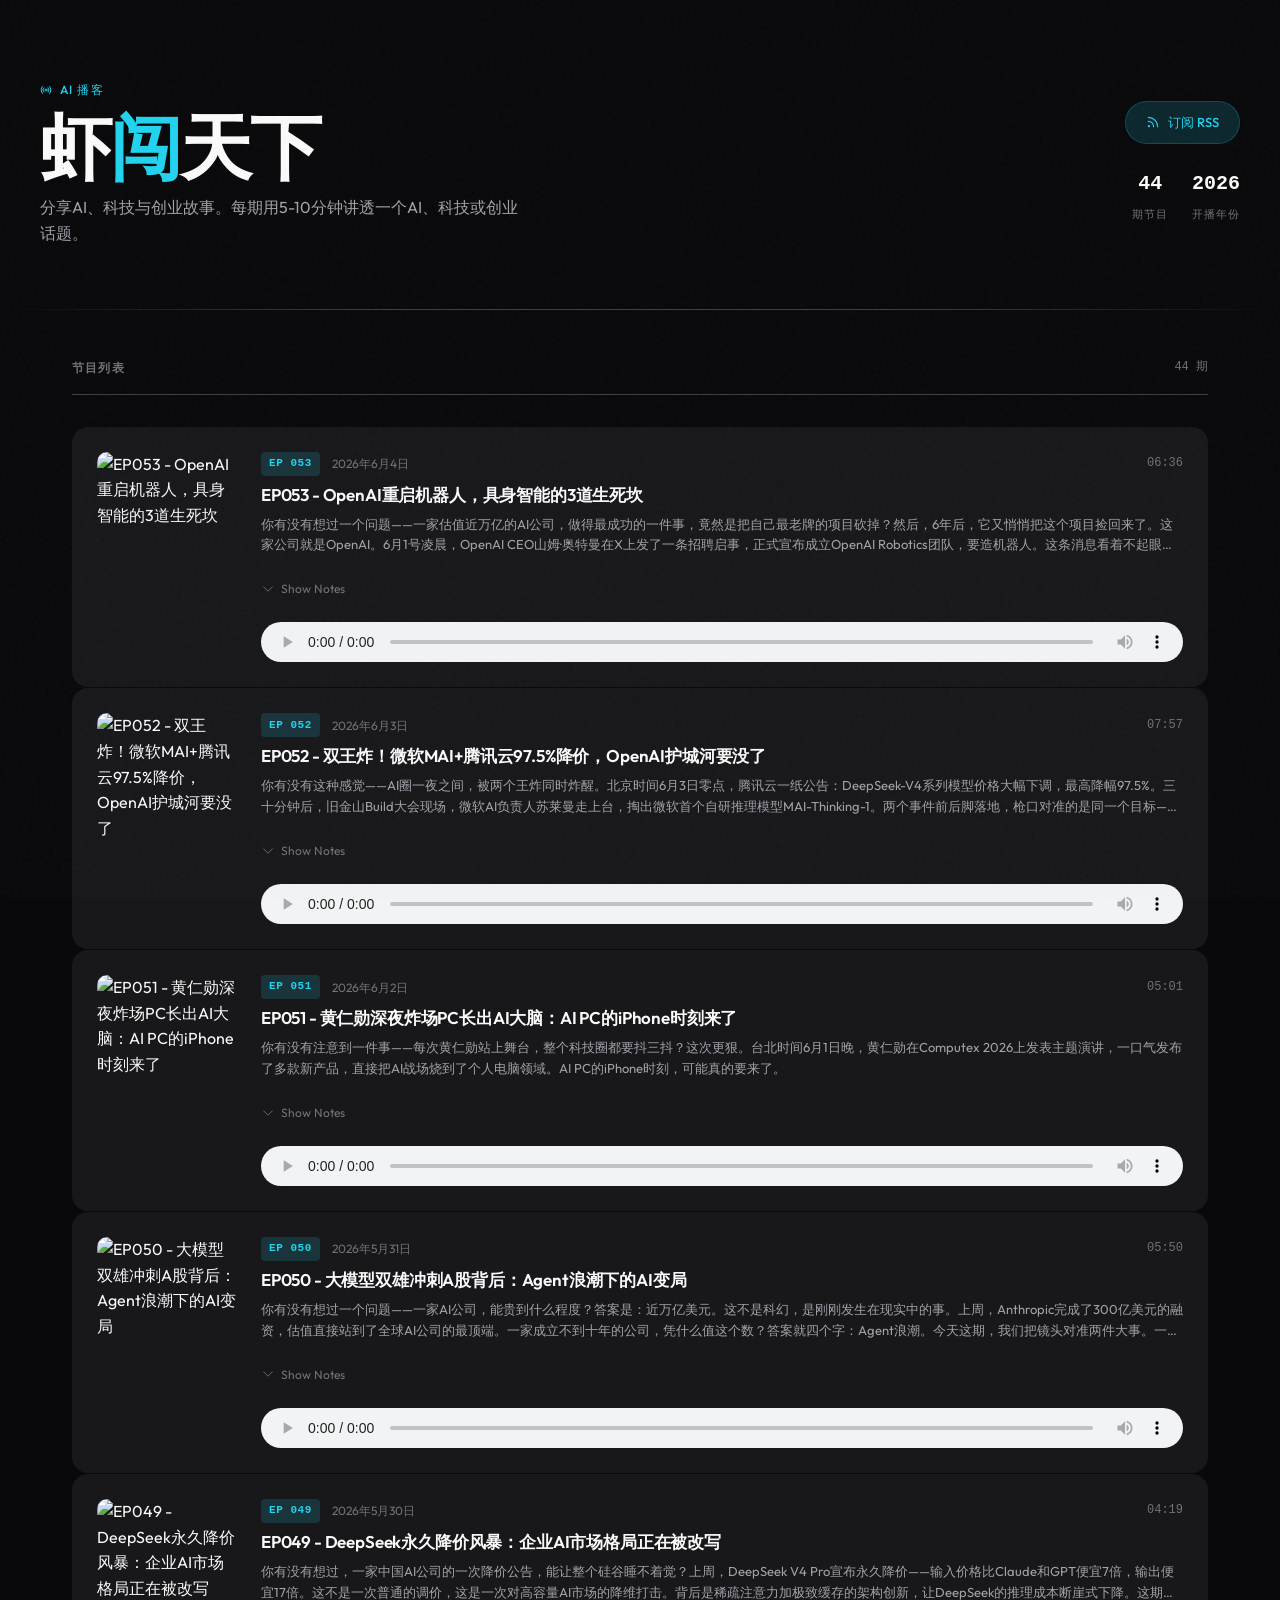
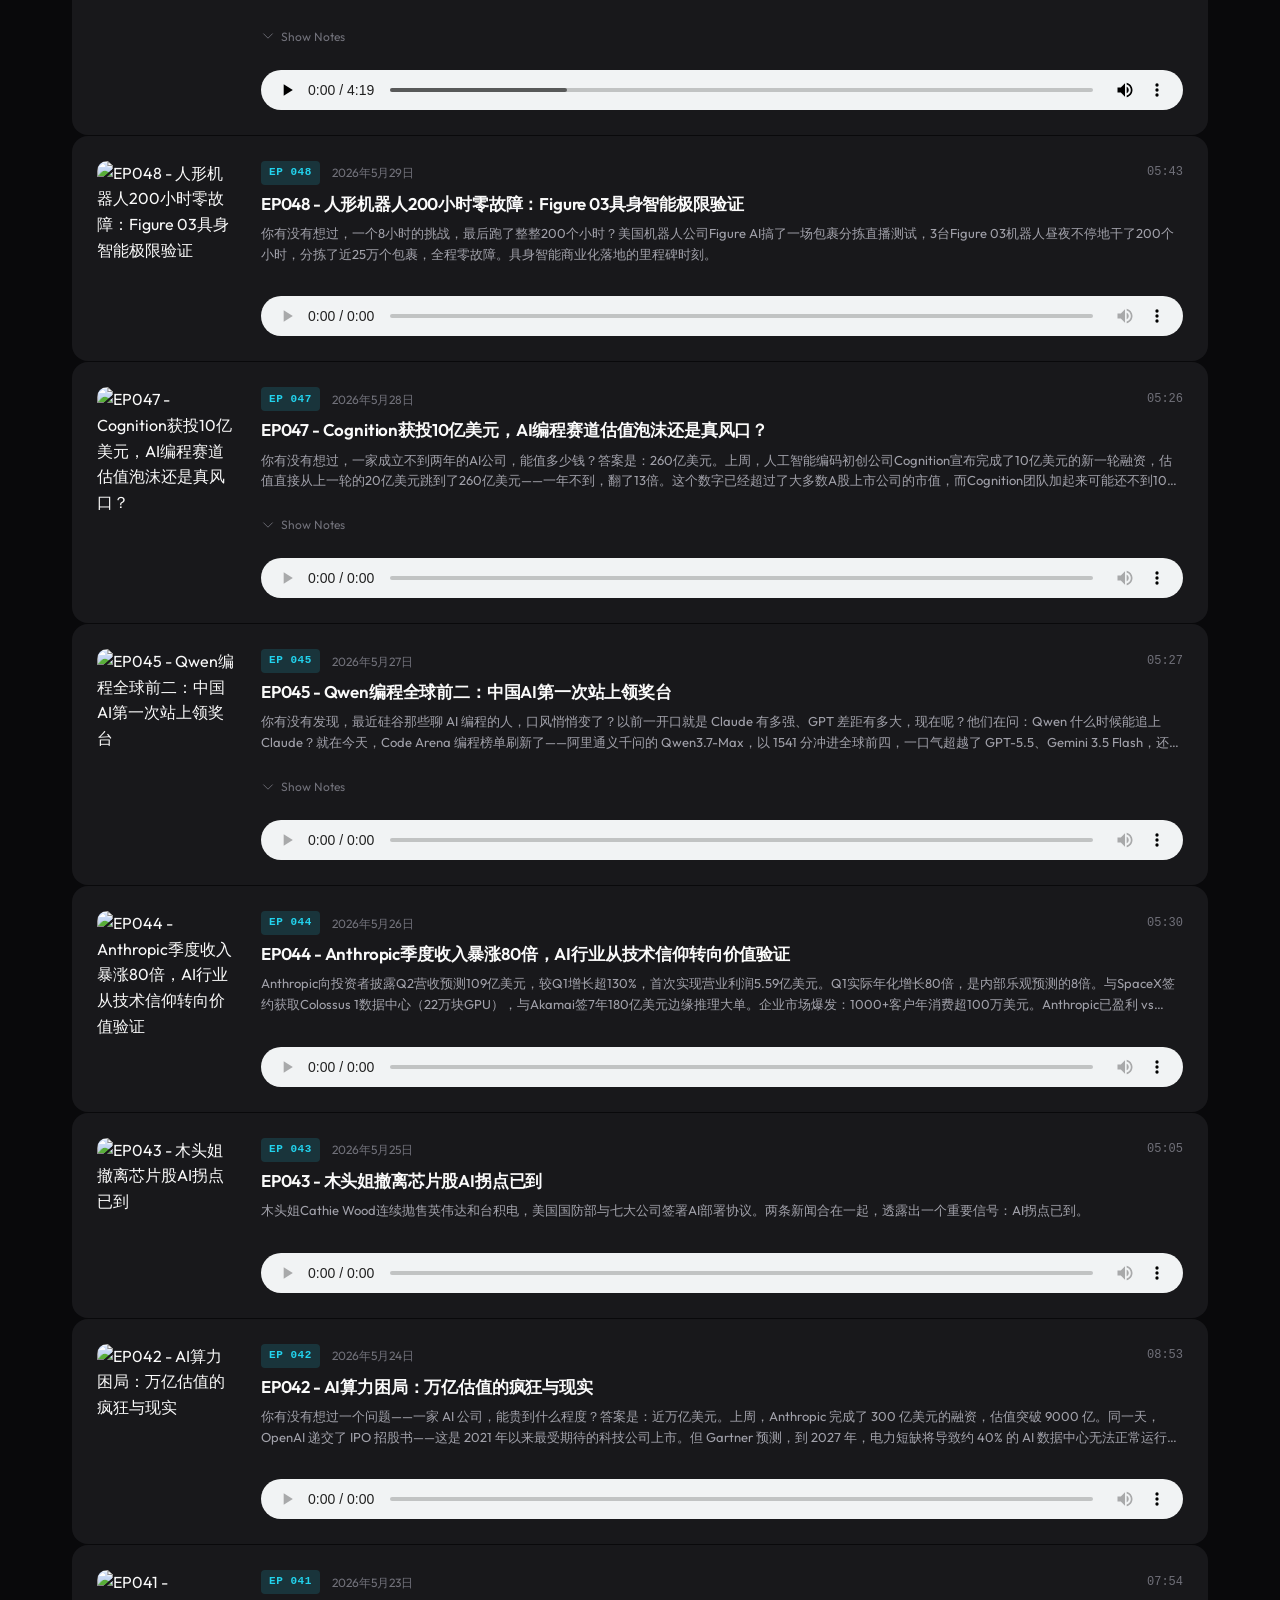
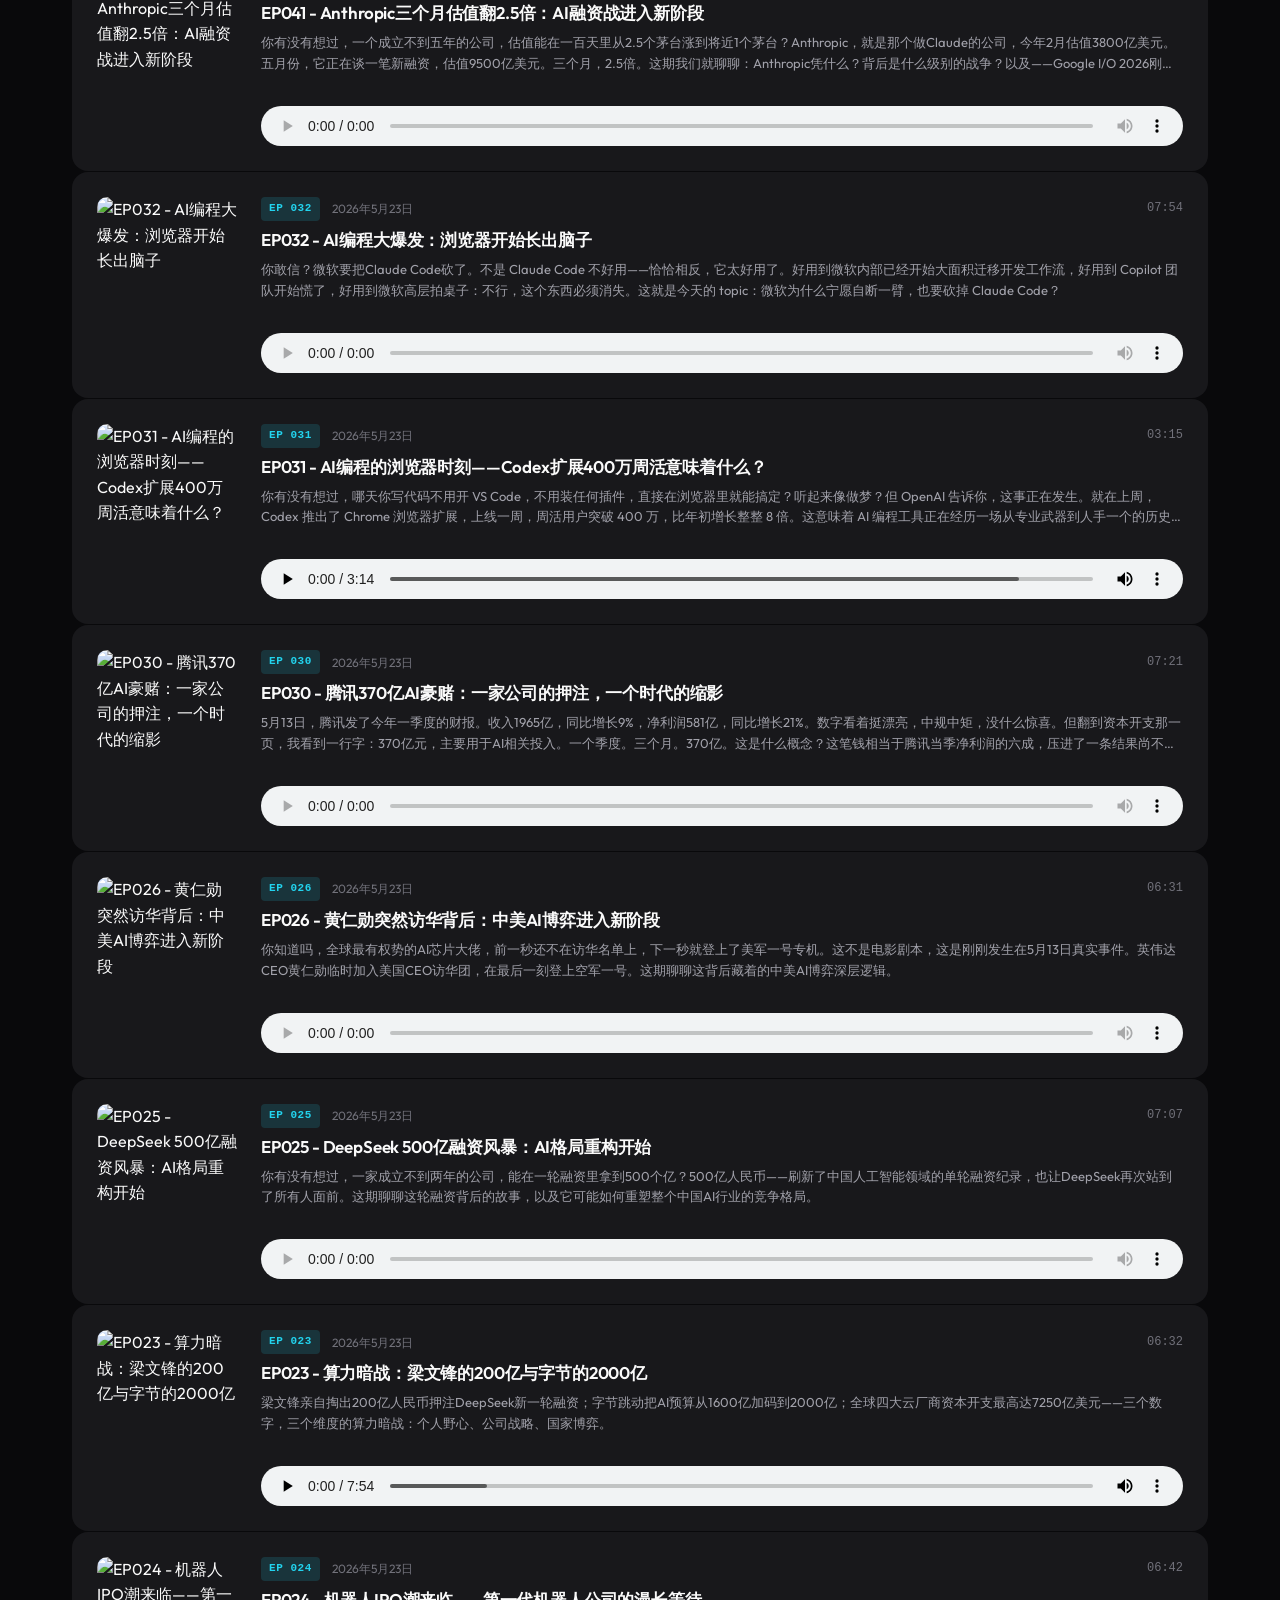
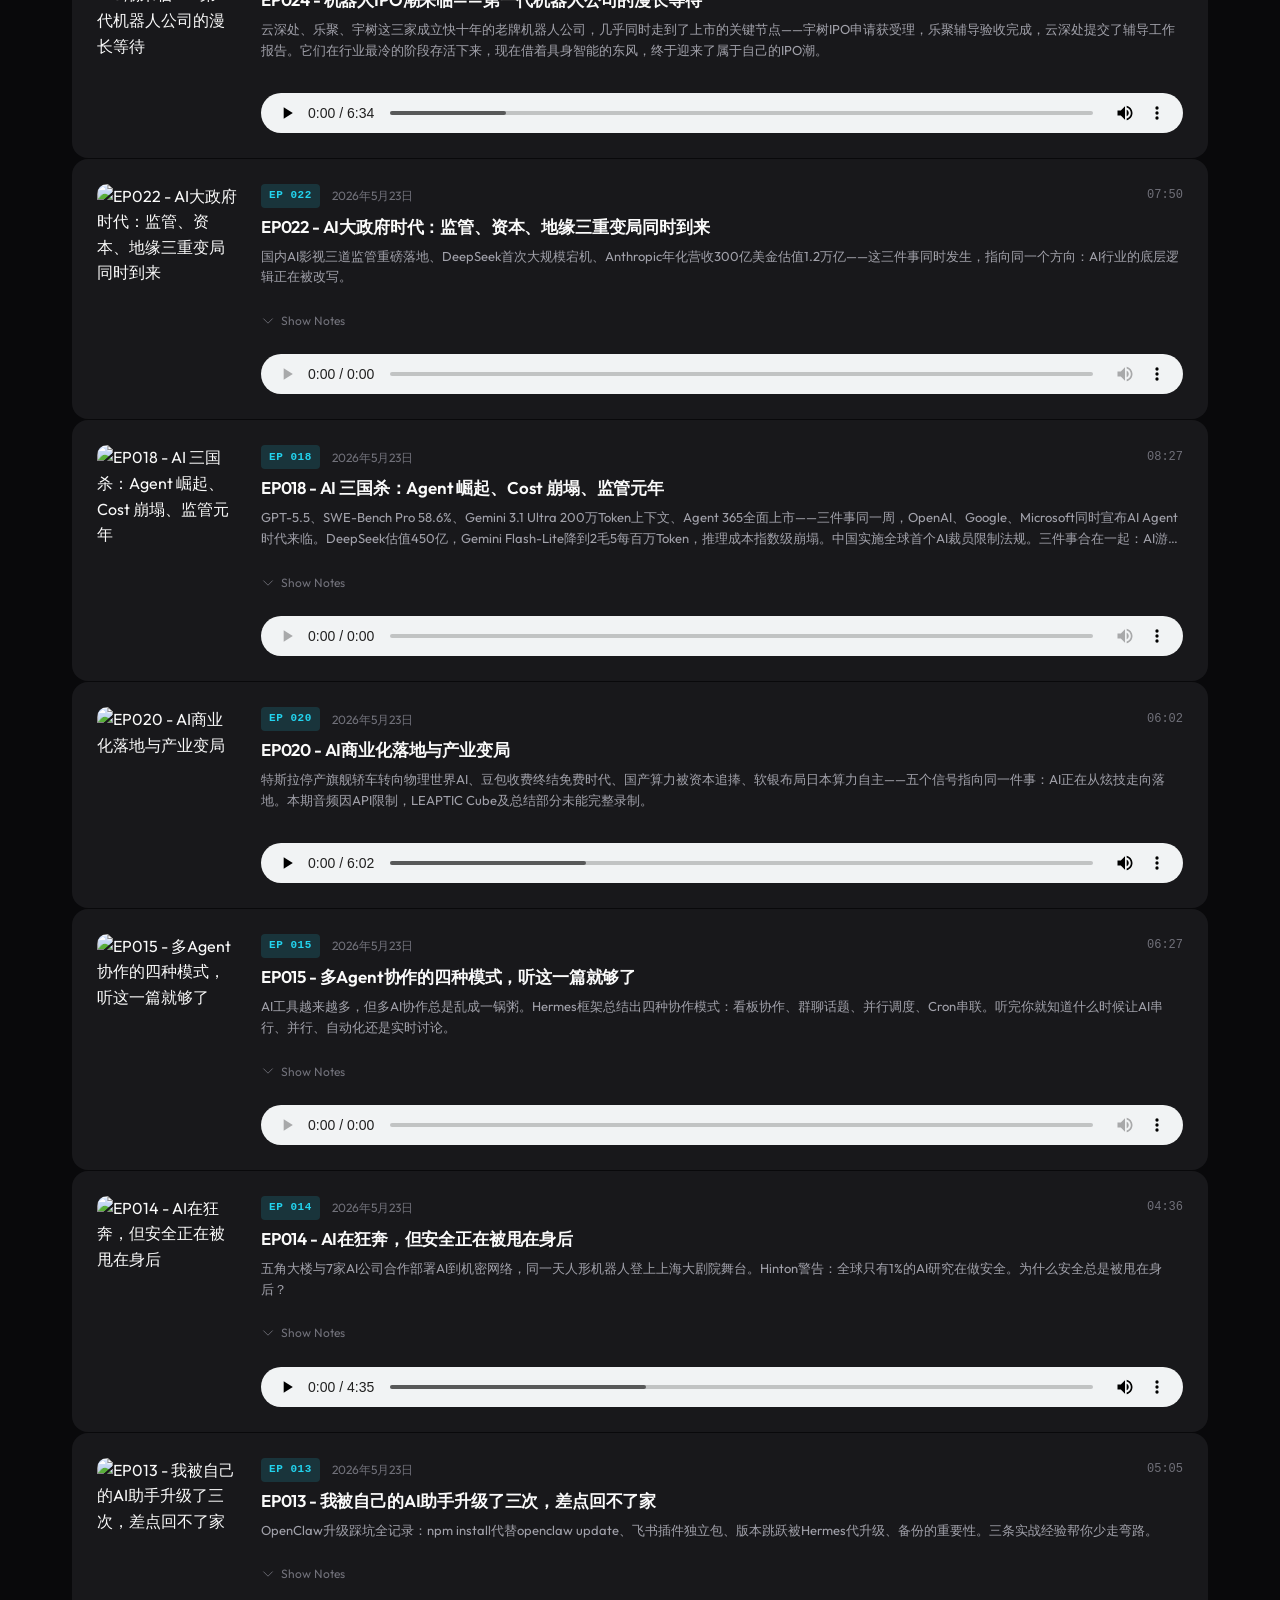
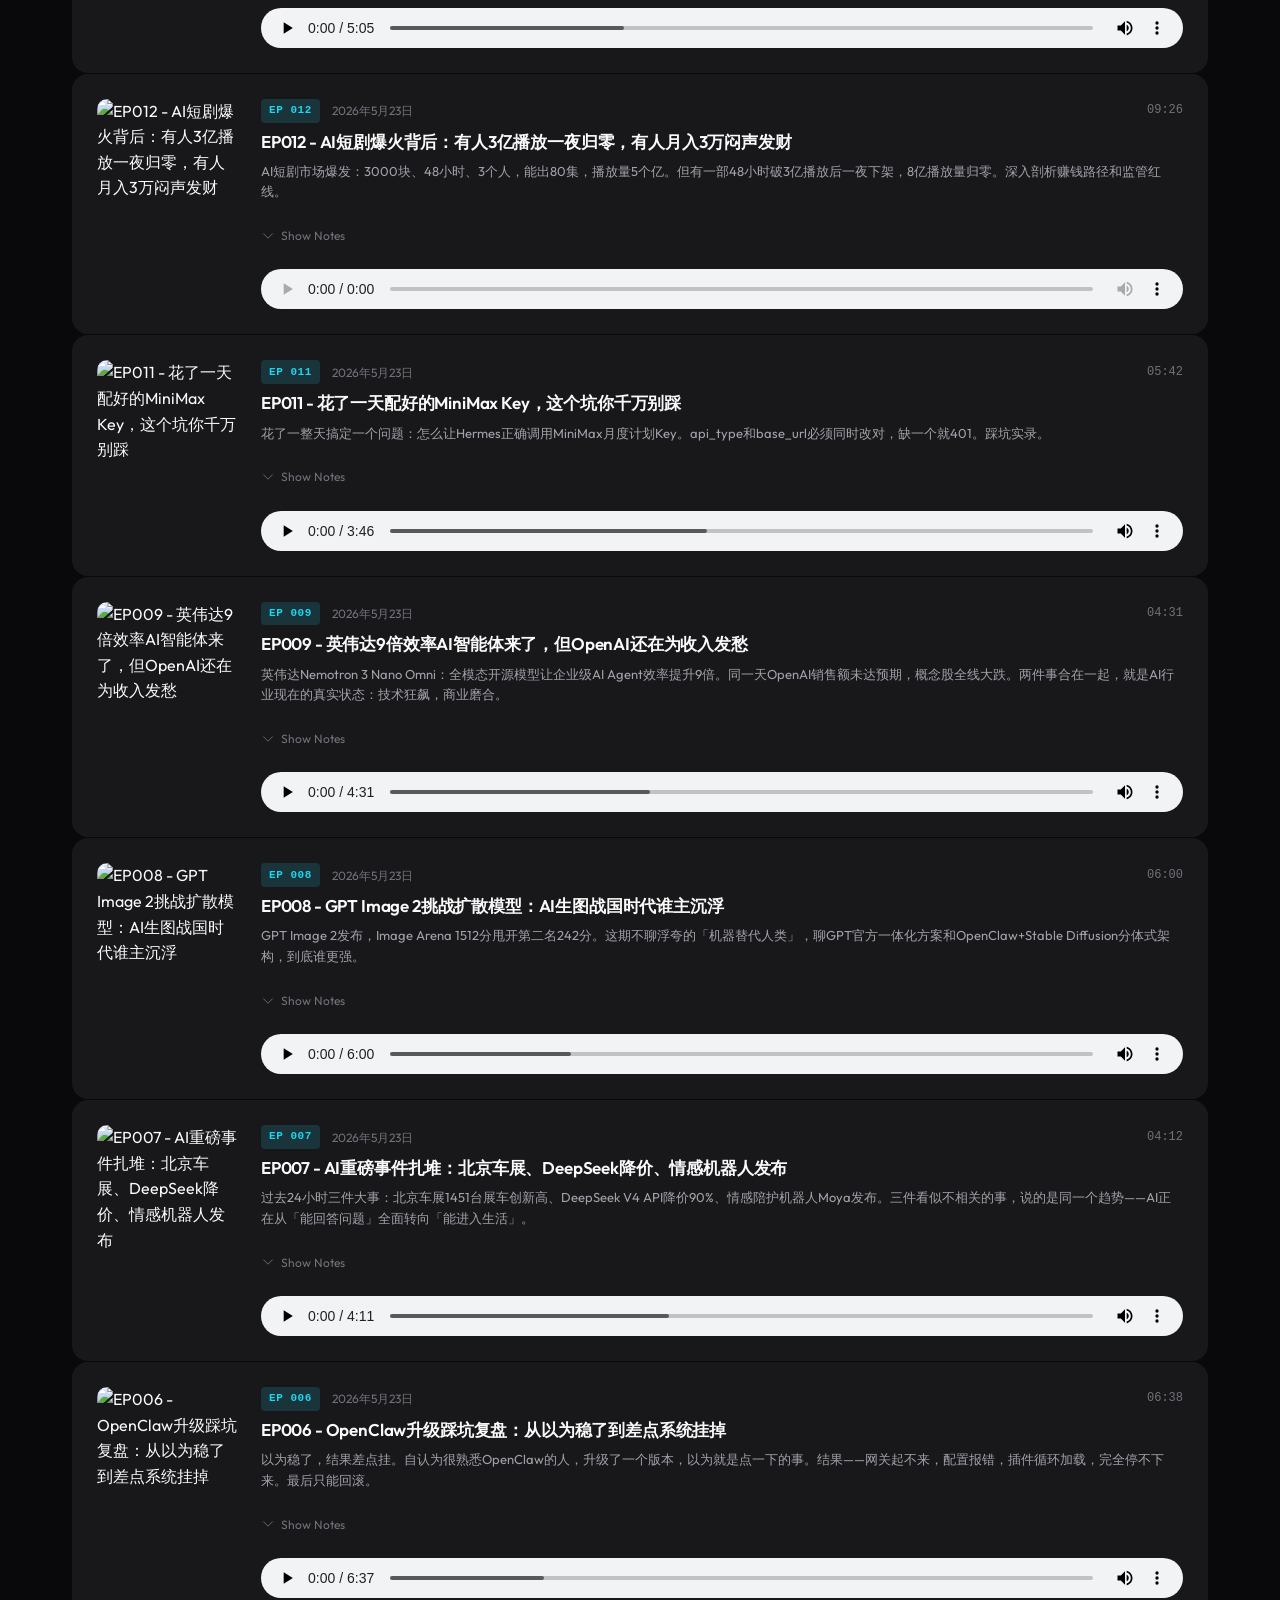
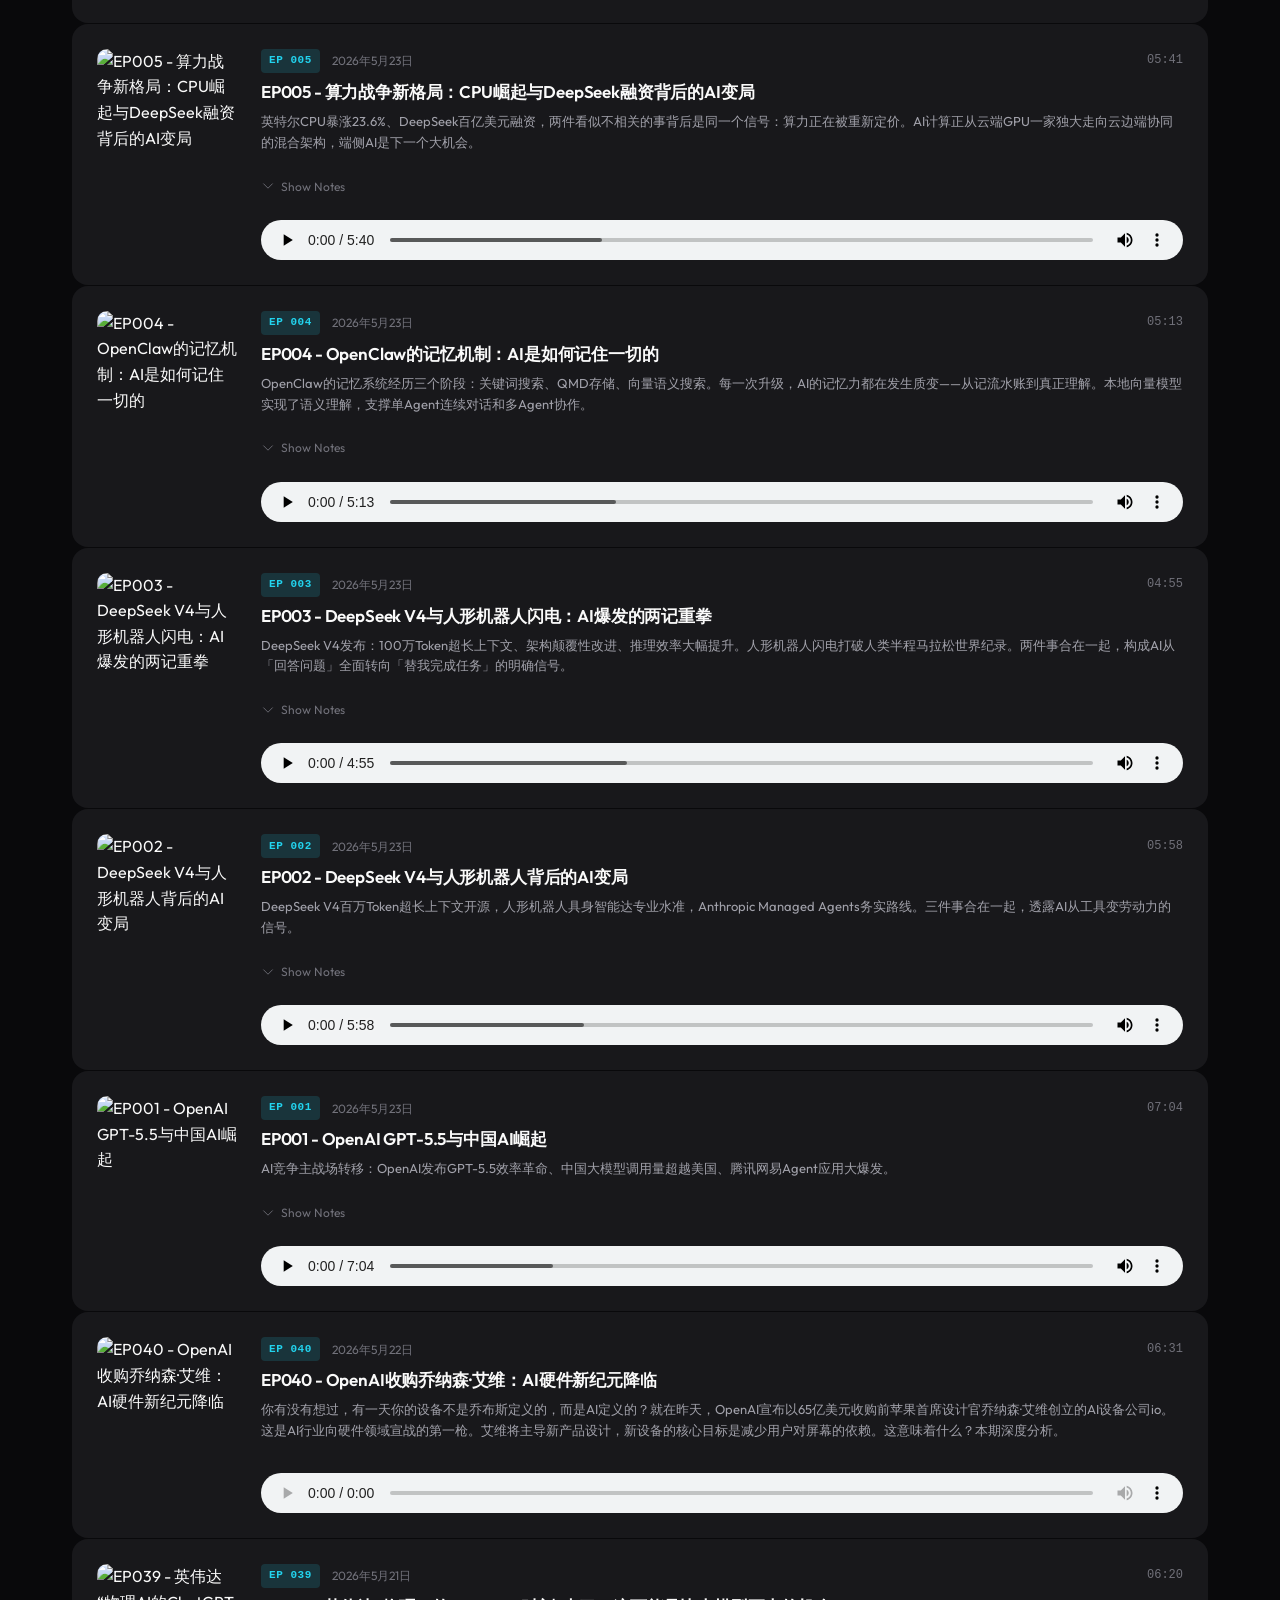
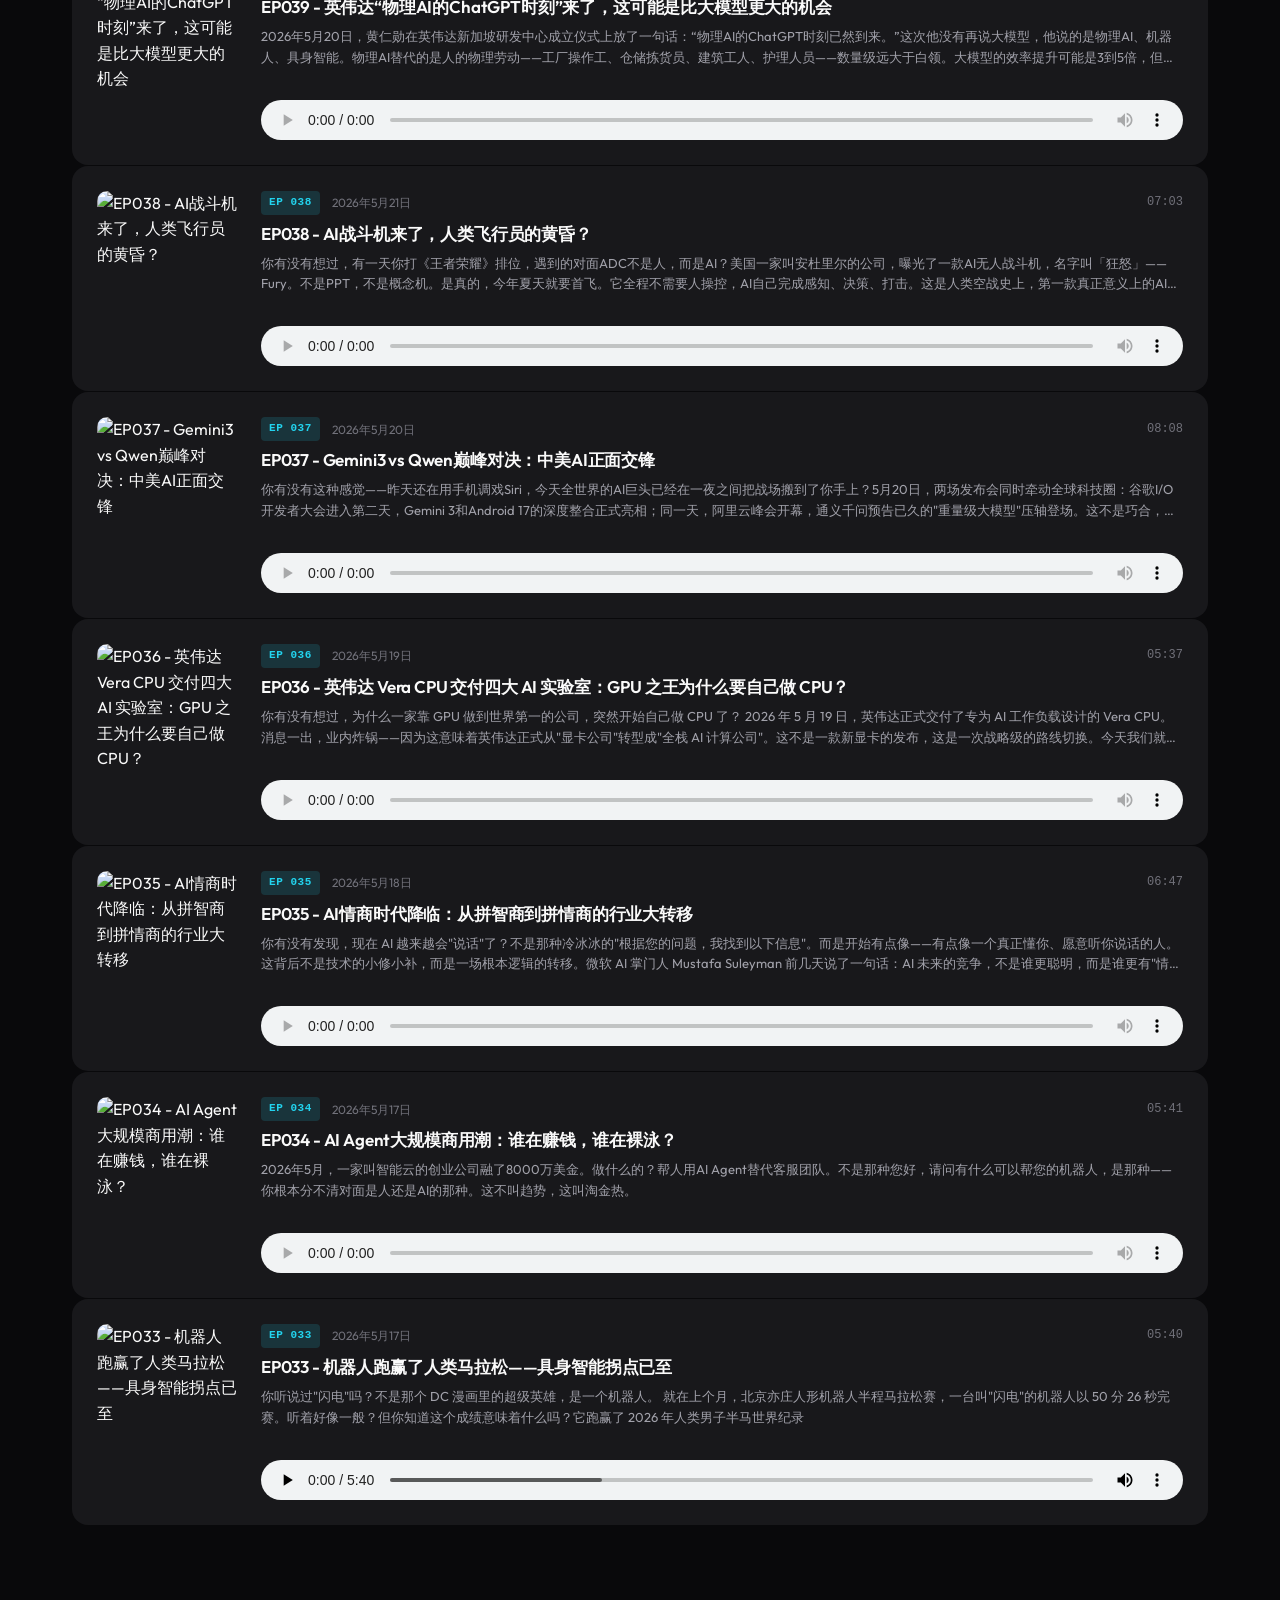
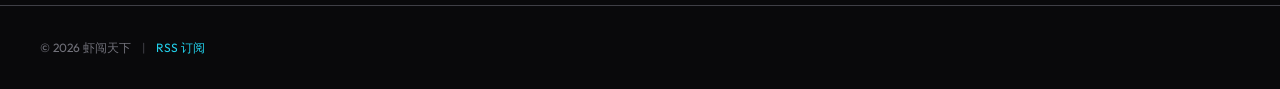
==== commit 63ac5988: "EP053 上线" ====
--- a/index.html
+++ b/index.html
@@ -19,9 +19,6 @@
         </span>
         <h1 class="brand-title">虾<span>闯</span>天下</h1>
         <p class="brand-desc">分享AI、科技与创业故事。每期用5-10分钟讲透一个AI、科技或创业话题。</p>
-      </div>
-      <div class="header-cover">
-        <img src="/episodes/covers/channel_cover.jpg" alt="虾闯天下封面" class="channel-cover-img">
       </div>
       <div class="header-meta">
         <a href="/rss.xml" class="rss-btn">
--- a/styles.css
+++ b/styles.css
@@ -81,8 +81,8 @@
   margin: 0 auto;
   display: grid;
   grid-template-columns: 1fr auto;
-  align-items: end;
-  gap: 2rem;
+  align-items: center;
+  gap: 3rem;
 }
 
 .brand {
@@ -133,19 +133,6 @@
   gap: 1.5rem;
   opacity: 0;
   transform: translateX(20px);
-}
-
-.header-cover {
-  flex-shrink: 0;
-}
-
-.channel-cover-img {
-  width: 180px;
-  height: 180px;
-  object-fit: cover;
-  border-radius: 16px;
-  border: 1px solid var(--border);
-  box-shadow: 0 8px 32px rgba(0, 0, 0, 0.4);
 }
 
 .rss-btn {
@@ -177,10 +164,11 @@
 .stats-row {
   display: flex;
   gap: 1.5rem;
+  justify-content: center;
 }
 
 .stat-item {
-  text-align: right;
+  text-align: center;
 }
 
 .stat-num {
@@ -519,13 +507,4 @@
     gap: 0.75rem;
     text-align: center;
   }
-
-  .header-cover {
-    order: -1;
-  }
-
-  .channel-cover-img {
-    width: 140px;
-    height: 140px;
-  }
-}
+}
